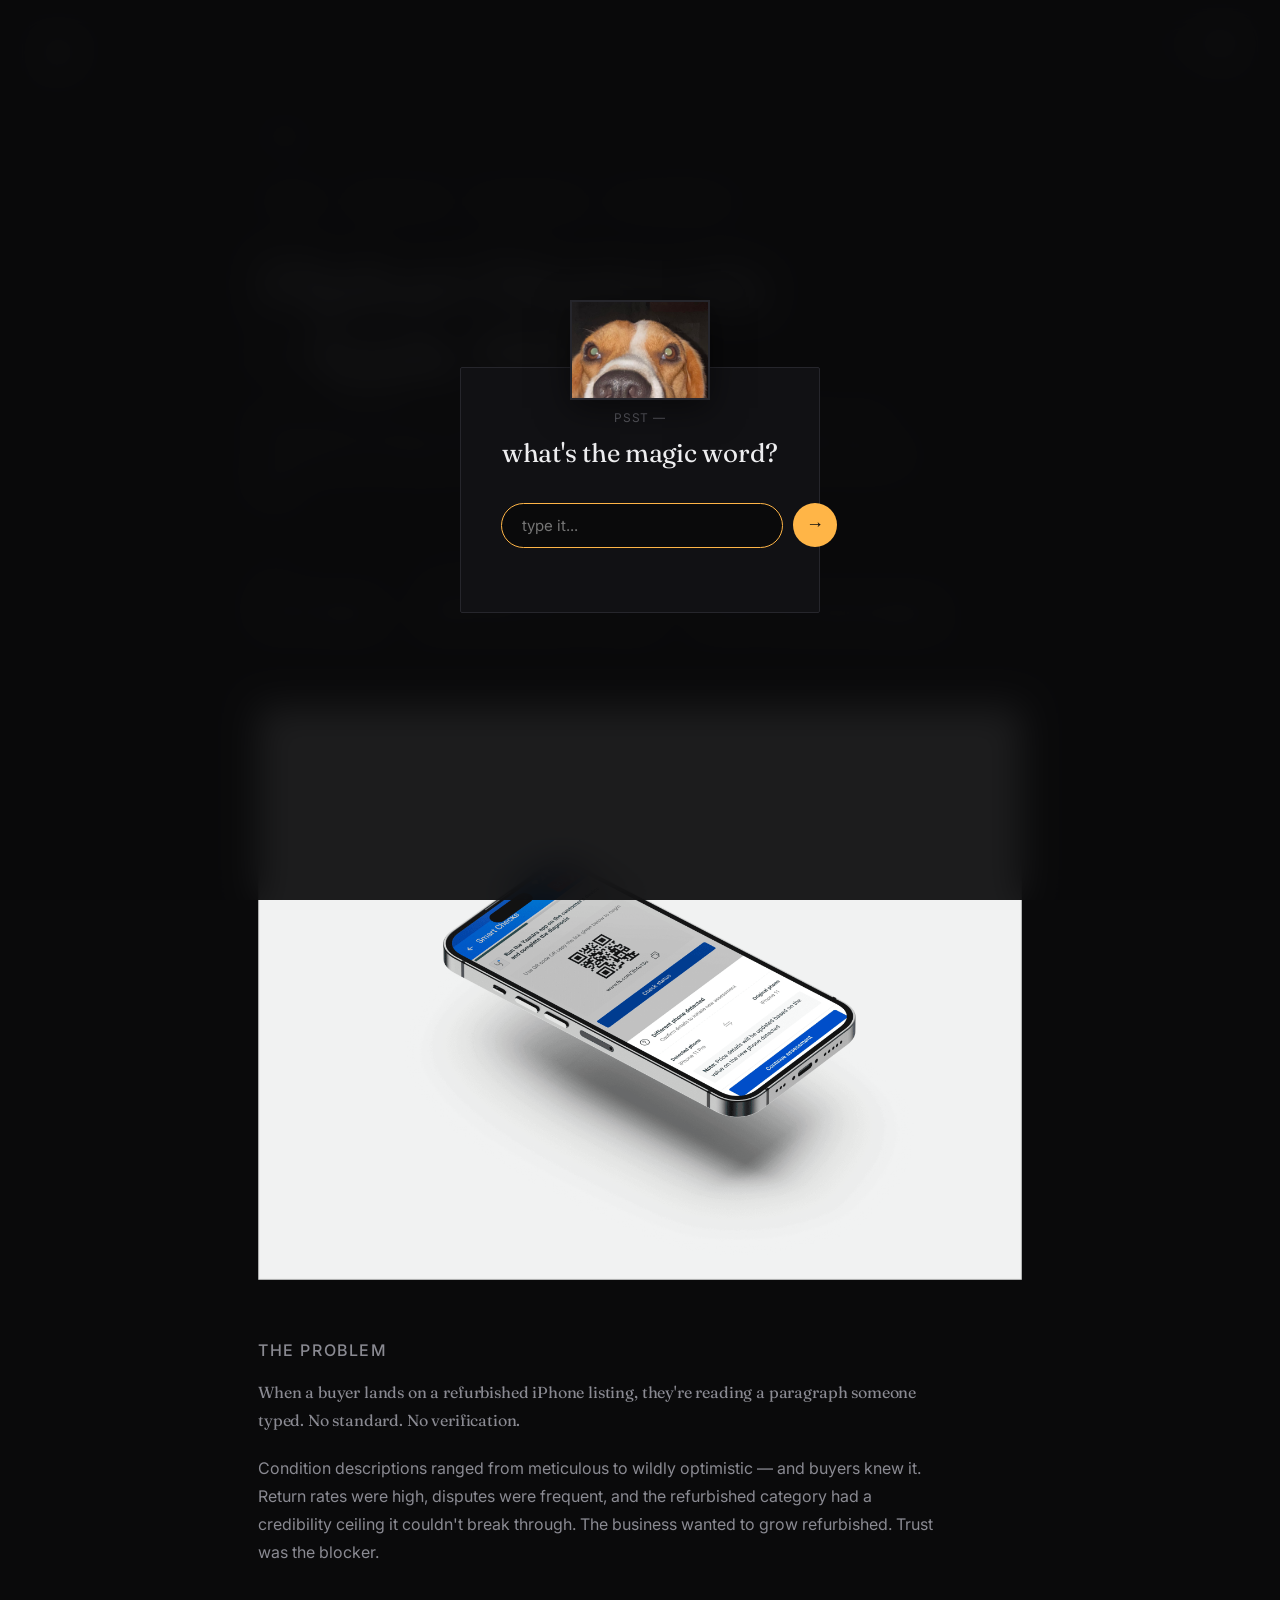
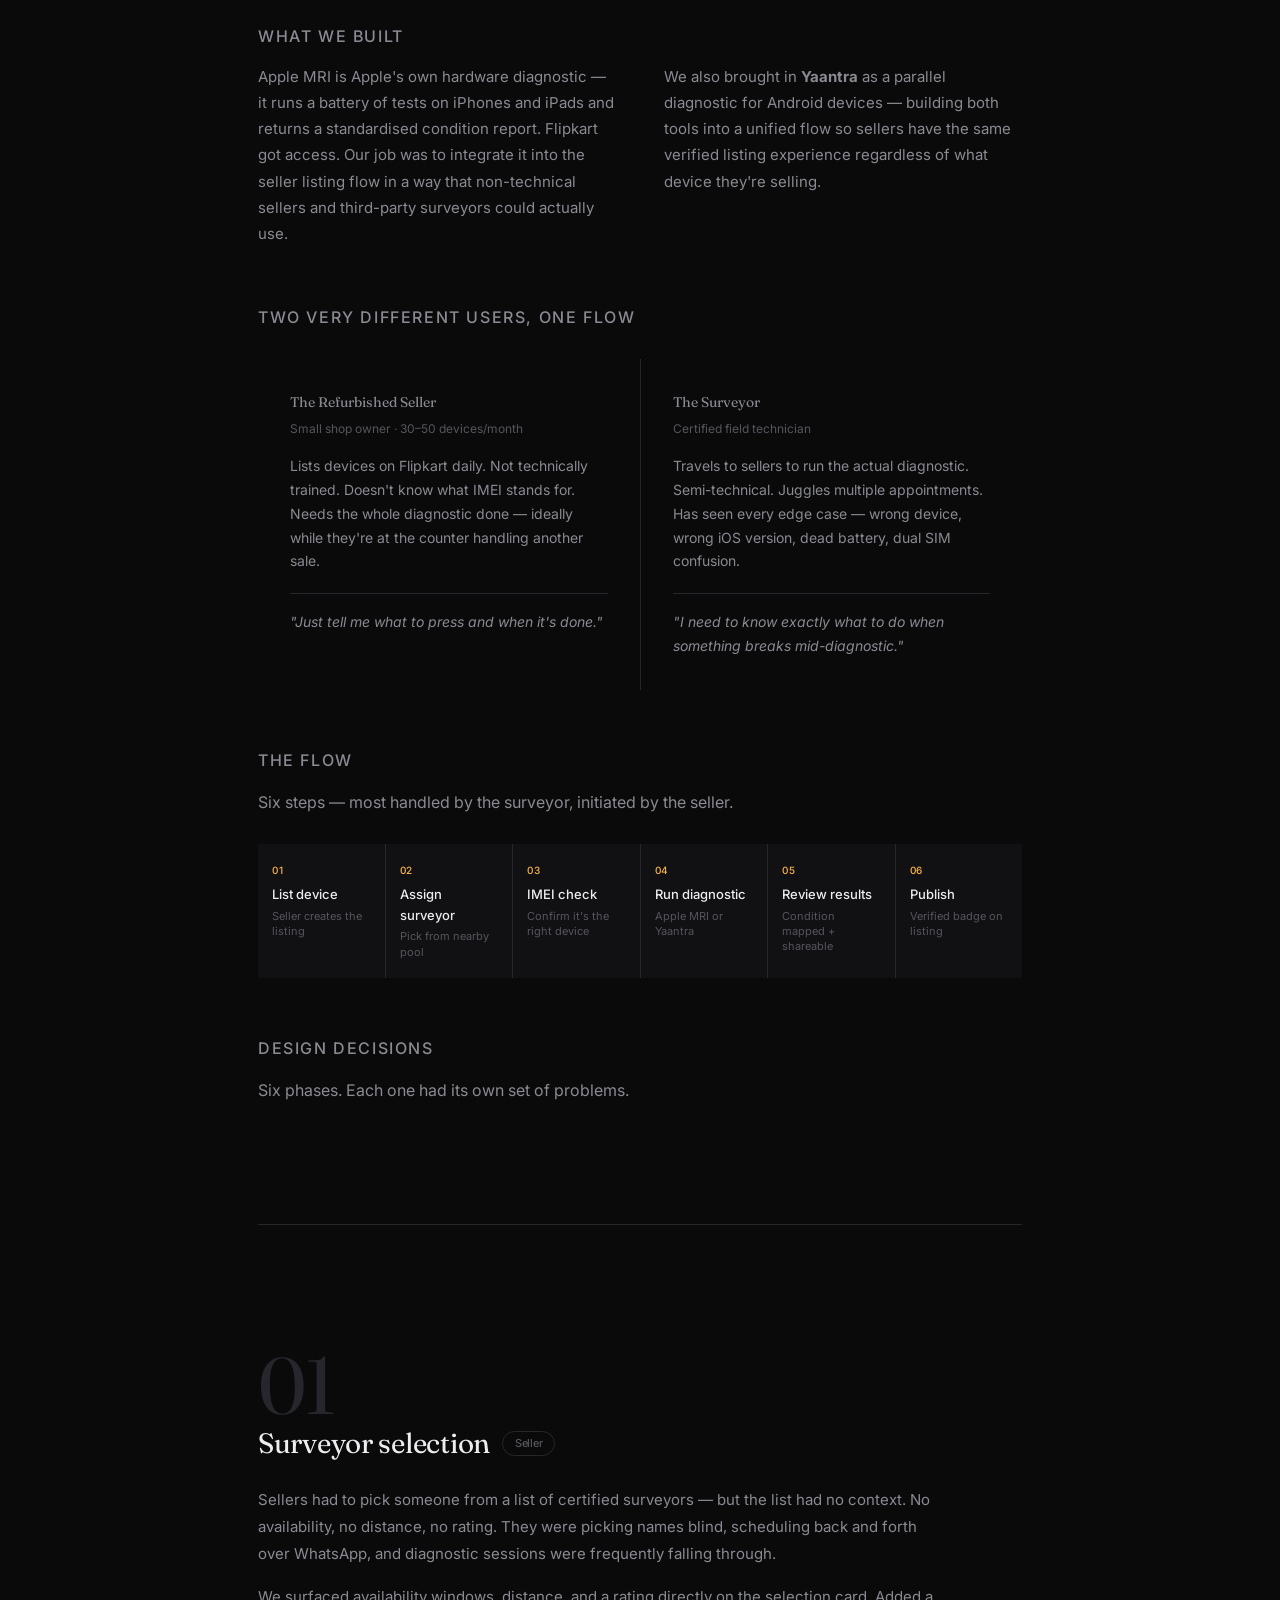
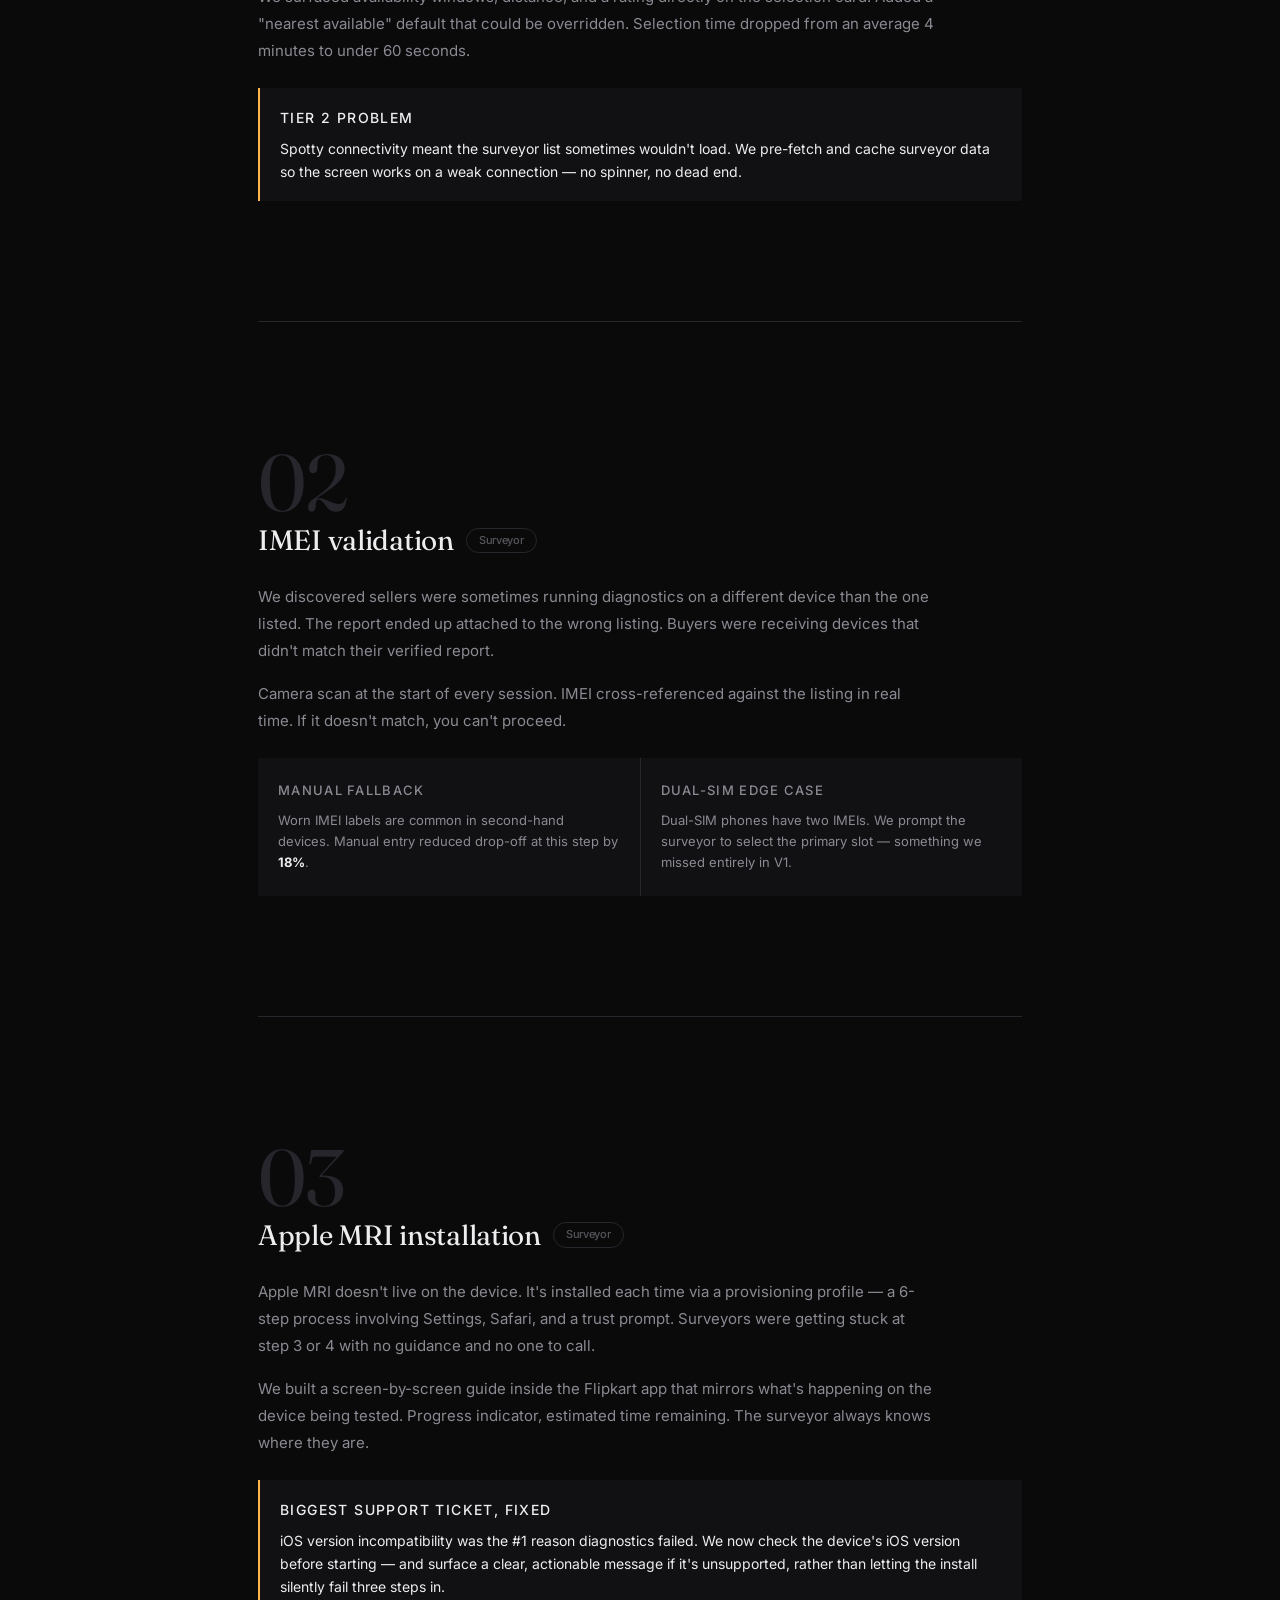
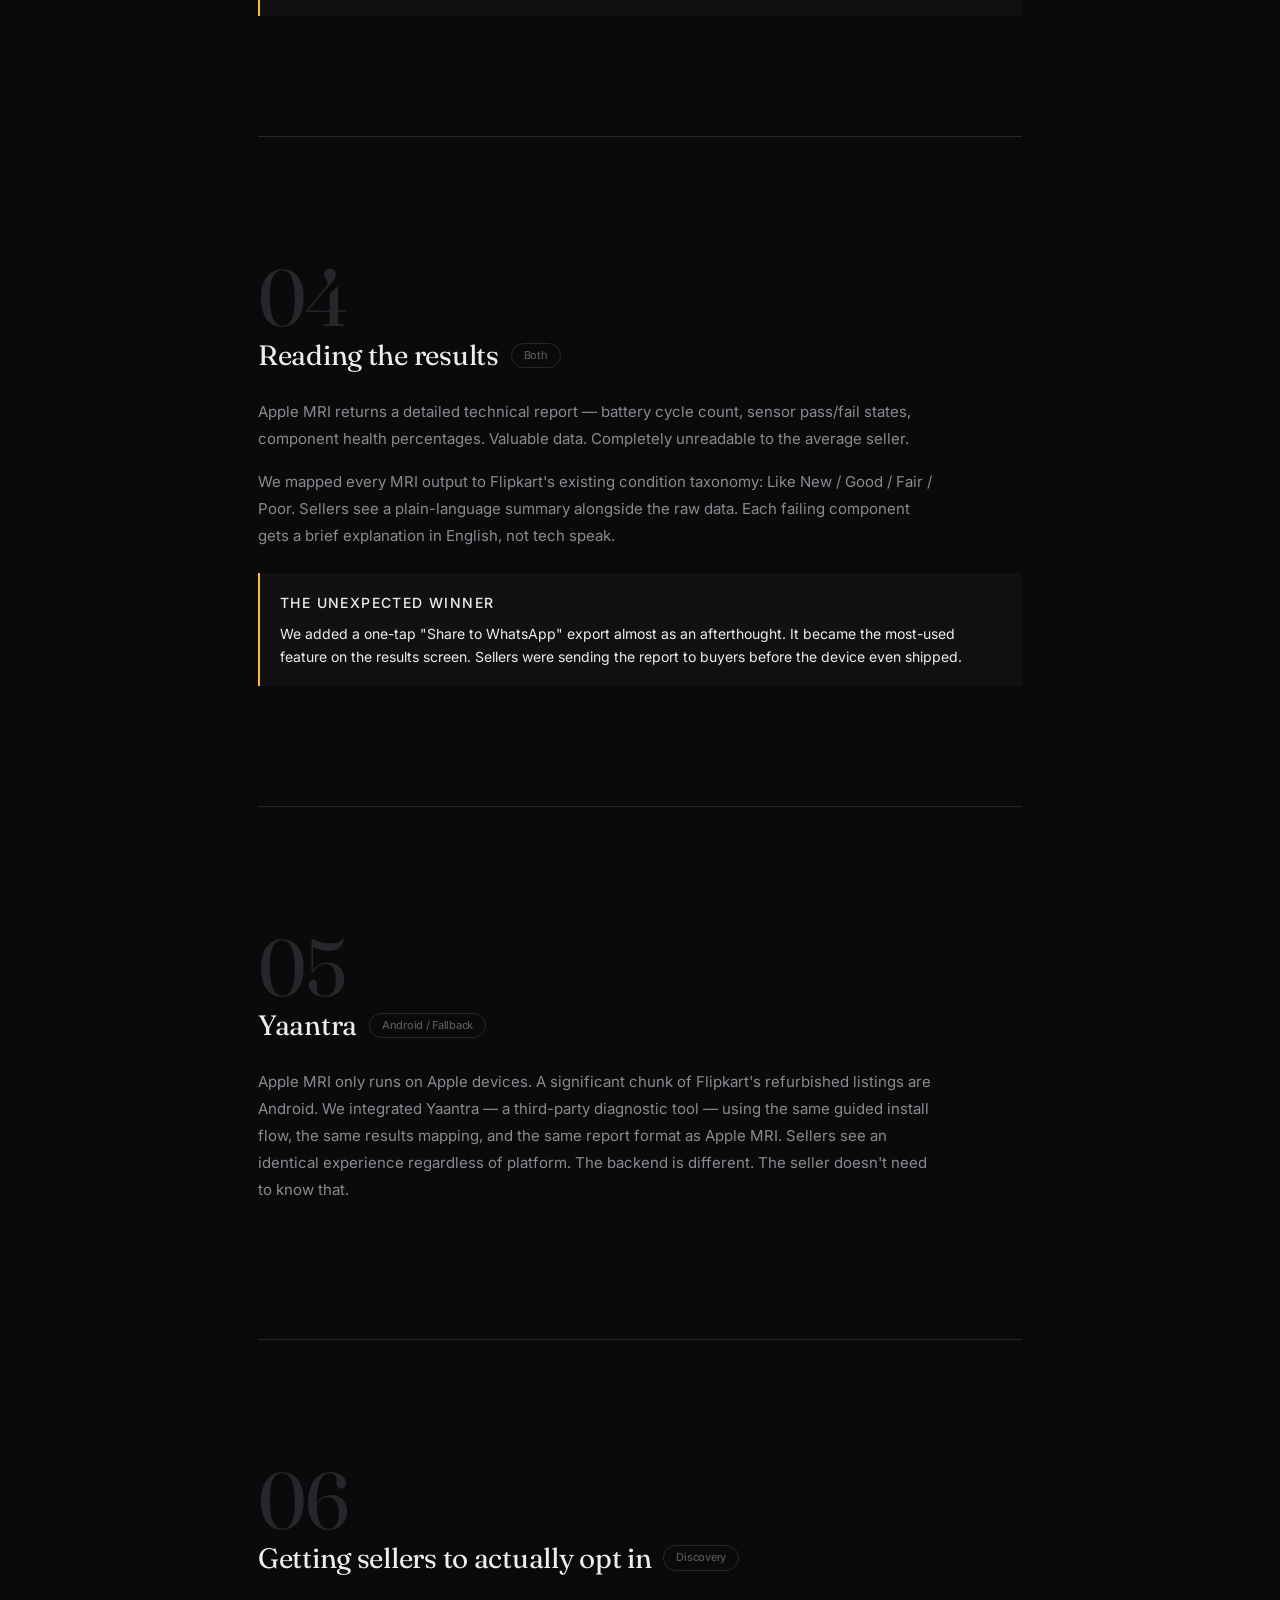
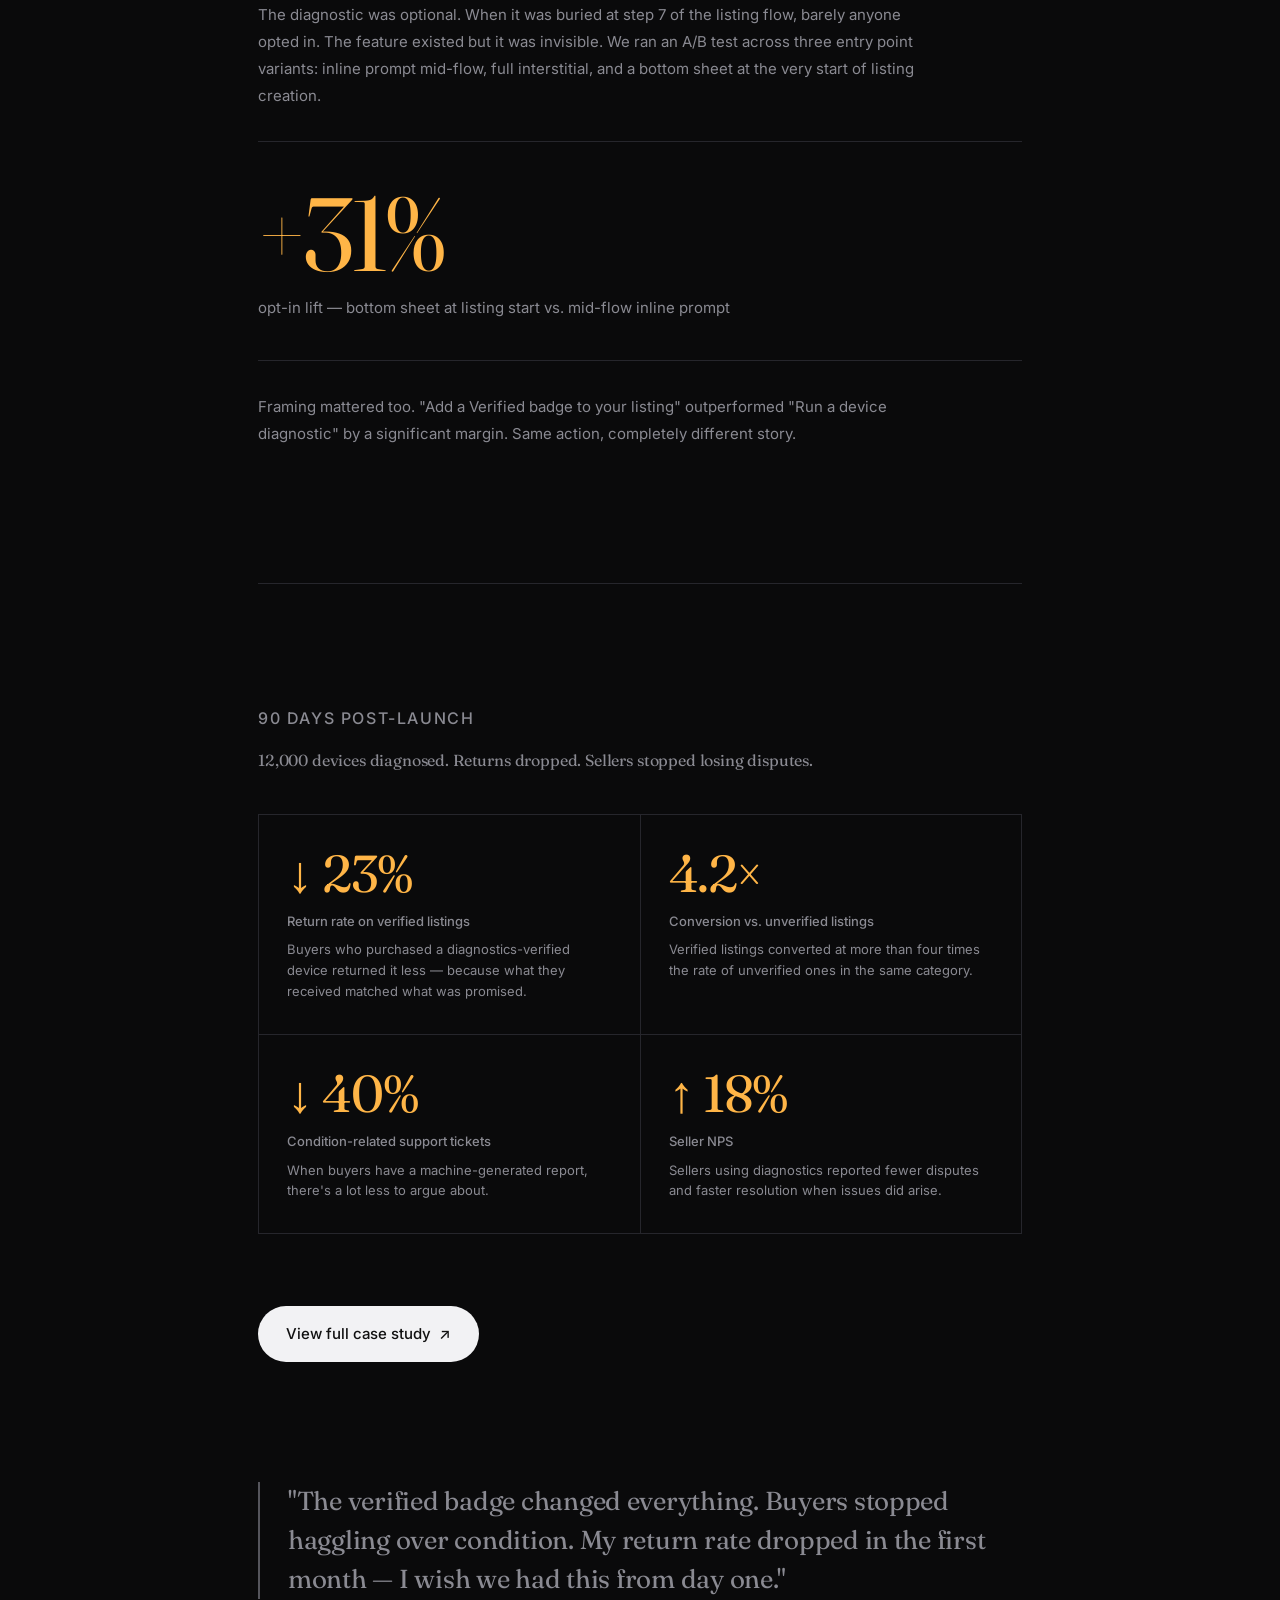
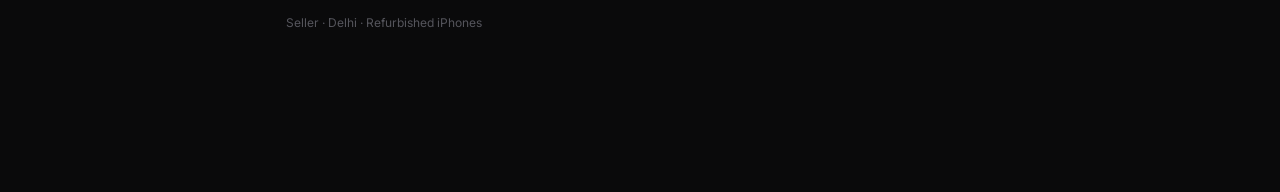
==== Portfolio/v0.9/work/apple-mri.html @ 9152e3f0 "v0.9 — initial commit. Portfolio in plain HTML/CSS/JS." ====
<!DOCTYPE html>
<html lang="en">
<head>
  <meta charset="UTF-8">
  <meta name="viewport" content="width=device-width, initial-scale=1.0">
  <title>Flipkart Diagnostic + Apple MRI · Pranav Lokhande</title>
  <link rel="preconnect" href="https://fonts.googleapis.com">
  <link rel="preconnect" href="https://fonts.gstatic.com" crossorigin>
  <link href="https://fonts.googleapis.com/css2?family=Fraunces:opsz,wght@9..144,400;9..144,500&family=Inter:wght@400;500&display=swap" rel="stylesheet">
  <link rel="stylesheet" href="../styles.css">
  <link rel="stylesheet" href="case-study.css">
  <style>
    .cs-chips {
      display: flex;
      gap: 8px;
      flex-wrap: wrap;
      margin-bottom: 32px;
    }
    .cs-chip {
      font-size: 12px;
      font-weight: 500;
      color: var(--text-faint);
      border: 1px solid var(--pill-border);
      border-radius: 999px;
      padding: 5px 14px;
    }

    .cs-eyebrow {
      font-size: 11px;
      font-weight: 500;
      letter-spacing: 0.1em;
      text-transform: uppercase;
      color: var(--text-faint);
      margin-bottom: 14px;
    }

    .cs-editorial {
      font-family: 'Fraunces', serif;
      font-size: clamp(20px, 2.8vw, 28px);
      font-weight: 400;
      line-height: 1.4;
      color: var(--text);
      letter-spacing: -0.01em;
      margin-bottom: 20px;
    }

    .cs-two-col {
      display: grid;
      grid-template-columns: 1fr 1fr;
      gap: 48px;
    }

    .cs-two-col p {
      font-size: 15px;
      color: var(--text-dim);
      line-height: 1.75;
      max-width: none;
    }

    /* Users */
    .cs-user-pair {
      display: grid;
      grid-template-columns: 1fr 1fr;
      gap: 1px;
      background: var(--pill-border);
      margin-top: 28px;
    }
    .cs-user {
      background: var(--bg);
      padding: 32px;
    }
    .cs-user-name {
      font-family: 'Fraunces', serif;
      font-size: 20px;
      font-weight: 400;
      color: var(--text);
      margin-bottom: 4px;
    }
    .cs-user-role {
      font-size: 12px;
      color: var(--text-faint);
      display: block;
      margin-bottom: 16px;
    }
    .cs-user p {
      font-size: 14px;
      color: var(--text-dim);
      line-height: 1.7;
      max-width: none;
    }
    .cs-user-voice {
      margin-top: 20px;
      padding-top: 16px;
      border-top: 1px solid var(--pill-border);
      font-size: 13px;
      color: var(--text-faint);
      font-style: italic;
      line-height: 1.5;
    }

    /* Flow */
    .cs-flow-row {
      display: grid;
      grid-template-columns: repeat(6, 1fr);
      gap: 1px;
      background: var(--pill-border);
      margin-top: 28px;
    }
    .cs-flow-item {
      background: var(--bg-elev);
      padding: 18px 14px;
    }
    .cs-flow-n {
      font-size: 10px;
      font-weight: 500;
      color: var(--accent);
      letter-spacing: 0.08em;
      margin-bottom: 6px;
    }
    .cs-flow-name {
      font-size: 13px;
      font-weight: 500;
      color: var(--text);
      margin-bottom: 4px;
    }
    .cs-flow-sub {
      font-size: 11px;
      color: var(--text-faint);
      line-height: 1.4;
    }

    /* Phases */
    .cs-phase-divider {
      border: none;
      border-top: 1px solid var(--pill-border);
      margin: 64px 0;
    }
    .cs-phase-n {
      font-family: 'Fraunces', serif;
      font-size: 80px;
      font-weight: 400;
      color: var(--pill-border);
      line-height: 1;
      letter-spacing: -0.03em;
      margin-bottom: -4px;
    }
    .cs-phase-title {
      font-family: 'Fraunces', serif;
      font-size: 28px;
      font-weight: 400;
      color: var(--text);
      margin-bottom: 20px;
      letter-spacing: -0.01em;
      display: flex;
      align-items: center;
      gap: 12px;
      flex-wrap: wrap;
    }
    .cs-phase-badge {
      font-family: 'Inter', sans-serif;
      font-size: 11px;
      font-weight: 500;
      color: var(--text-faint);
      border: 1px solid var(--pill-border);
      padding: 3px 12px;
      border-radius: 999px;
    }
    .cs-body-text {
      font-size: 15px;
      color: var(--text-dim);
      line-height: 1.8;
      max-width: 680px;
      margin-bottom: 16px;
    }
    .cs-callout {
      background: var(--bg-elev);
      border-left: 2px solid var(--accent);
      padding: 18px 20px;
      margin-top: 24px;
    }
    .cs-callout-label {
      font-size: 10px;
      font-weight: 500;
      letter-spacing: 0.1em;
      text-transform: uppercase;
      color: var(--accent);
      margin-bottom: 8px;
    }
    .cs-callout p {
      font-size: 14px;
      color: var(--text);
      line-height: 1.65;
      max-width: none;
    }

    .cs-box-pair {
      display: grid;
      grid-template-columns: 1fr 1fr;
      gap: 1px;
      background: var(--pill-border);
      margin-top: 24px;
    }
    .cs-box {
      background: var(--bg-elev);
      padding: 22px 20px;
    }
    .cs-box-label {
      font-size: 10px;
      font-weight: 500;
      letter-spacing: 0.1em;
      text-transform: uppercase;
      color: var(--text-faint);
      margin-bottom: 8px;
    }
    .cs-box p {
      font-size: 13px;
      color: var(--text-dim);
      line-height: 1.65;
      max-width: none;
    }
    .cs-box p strong { color: var(--text); }

    /* Pull stat */
    .cs-pull {
      border-top: 1px solid var(--pill-border);
      border-bottom: 1px solid var(--pill-border);
      padding: 40px 0;
      margin: 32px 0;
    }
    .cs-pull-num {
      font-family: 'Fraunces', serif;
      font-size: clamp(64px, 9vw, 104px);
      font-weight: 400;
      color: var(--accent);
      line-height: 1;
      letter-spacing: -0.03em;
    }
    .cs-pull-desc {
      font-size: 15px;
      color: var(--text-dim);
      margin-top: 10px;
      max-width: 480px;
    }

    /* Impact */
    .cs-impact-grid {
      display: grid;
      grid-template-columns: 1fr 1fr;
      gap: 0;
      margin-top: 40px;
      border-top: 1px solid var(--pill-border);
      border-left: 1px solid var(--pill-border);
    }
    .cs-impact-item {
      border-right: 1px solid var(--pill-border);
      border-bottom: 1px solid var(--pill-border);
      padding: 32px 28px;
    }
    .cs-impact-num {
      font-family: 'Fraunces', serif;
      font-size: 52px;
      font-weight: 400;
      color: var(--accent);
      line-height: 1;
      letter-spacing: -0.02em;
      margin-bottom: 12px;
    }
    .cs-impact-label {
      font-size: 14px;
      font-weight: 500;
      color: var(--text);
      margin-bottom: 8px;
    }
    .cs-impact-item p {
      font-size: 13px;
      color: var(--text-dim);
      line-height: 1.6;
      max-width: none;
    }

    /* Close */
    .cs-close {
      padding: 64px 0 80px;
    }
    .cs-close blockquote {
      font-family: 'Fraunces', serif;
      font-size: clamp(18px, 2.5vw, 26px);
      font-weight: 400;
      color: var(--text-dim);
      line-height: 1.5;
      letter-spacing: -0.01em;
      border-left: 2px solid var(--text-faint);
      padding-left: 28px;
      margin: 0 0 14px;
    }
    .cs-close cite {
      font-style: normal;
      font-size: 12px;
      color: var(--text-faint);
      padding-left: 28px;
      display: block;
    }

    @media (max-width: 768px) {
      .cs-two-col { grid-template-columns: 1fr; gap: 24px; }
      .cs-user-pair { grid-template-columns: 1fr; }
      .cs-flow-row { grid-template-columns: repeat(3, 1fr); }
      .cs-box-pair { grid-template-columns: 1fr; }
      .cs-impact-grid { grid-template-columns: 1fr; }
    }
  </style>
</head>
<body>

  <div id="gate">
    <div class="gate-card">
      <img class="gate-dog" src="../images/doggo.jpg" alt="Loki">
      <p class="gate-label">psst —</p>
      <h2 class="gate-heading">what's the magic word?</h2>
      <div class="gate-input-wrap">
        <input id="gate-input" type="password" placeholder="type it..." autocomplete="off" autofocus>
        <button id="gate-btn" aria-label="Enter">→</button>
      </div>
      <p class="gate-hint" id="gate-hint"></p>
    </div>
  </div>

  <header class="nav">
    <a href="../index.html" class="logo">P</a>
    <div class="nav-right">
      <a href="https://drive.google.com" class="nav-resume" target="_blank" rel="noopener" aria-label="Download Resume">
        <svg width="14" height="14" viewBox="0 0 24 24" fill="none" stroke="currentColor" stroke-width="2.5" stroke-linecap="round" stroke-linejoin="round" style="flex-shrink:0"><path d="M21 15v4a2 2 0 0 1-2 2H5a2 2 0 0 1-2-2v-4"/><polyline points="7 10 12 15 17 10"/><line x1="12" y1="15" x2="12" y2="3"/></svg>
        <span class="nav-resume-text">Download Resume</span>
      </a>
      <a href="https://www.linkedin.com/in/pranavlokhande" target="_blank" rel="noopener" class="linkedin" aria-label="LinkedIn">
        <svg width="22" height="22" viewBox="0 0 24 24" fill="currentColor"><path d="M19 3a2 2 0 0 1 2 2v14a2 2 0 0 1-2 2H5a2 2 0 0 1-2-2V5a2 2 0 0 1 2-2h14zM8.34 18.34V9.67H5.67v8.67h2.67zM7 8.5a1.55 1.55 0 1 0 0-3.1 1.55 1.55 0 0 0 0 3.1zM18.34 18.34v-4.75c0-2.48-1.34-3.63-3.12-3.63a2.7 2.7 0 0 0-2.43 1.33V9.67h-2.66c.03.75 0 8.67 0 8.67h2.66v-4.84a1.81 1.81 0 0 1 .09-.65 1.45 1.45 0 0 1 1.37-.97c.96 0 1.35.74 1.35 1.82v4.64h2.74z"/></svg>
      </a>
    </div>
  </header>

  <main class="cs-main">

    <div class="cs-back"><a href="../index.html">← Back</a></div>

    <div class="cs-chips">
      <span class="cs-chip">Flipkart</span>
      <span class="cs-chip">Shipped · 2024</span>
      <span class="cs-chip">Seller Experience</span>
      <span class="cs-chip">Device Diagnostics</span>
    </div>

    <h1 class="cs-title">Flipkart Diagnostic<br>+ Apple MRI</h1>
    <p class="cs-subtitle">Refurbished devices on Flipkart had a trust problem. Apple had the fix. The challenge was making it work for a store owner in Patna who's never heard of MRI.</p>

    <div class="cs-meta-row">
      <div class="cs-meta-item">
        <span class="cs-meta-label">Role</span>
        <span class="cs-meta-value">Lead UX Designer</span>
      </div>
      <div class="cs-meta-item">
        <span class="cs-meta-label">Platform</span>
        <span class="cs-meta-value">Flipkart Seller App (iOS + Android)</span>
      </div>
      <div class="cs-meta-item">
        <span class="cs-meta-label">Launched</span>
        <span class="cs-meta-value">Q3 2024 · Delhi, Mumbai, Bengaluru</span>
      </div>
    </div>

    <div class="cs-thumb">
      <img src="../images/doorstep-exchange.png" alt="Flipkart Diagnostic + Apple MRI">
    </div>

    <section class="cs-body">

      <div class="cs-section">
        <p class="cs-eyebrow">The problem</p>
        <p class="cs-editorial">When a buyer lands on a refurbished iPhone listing, they're reading a paragraph someone typed. No standard. No verification.</p>
        <p>Condition descriptions ranged from meticulous to wildly optimistic — and buyers knew it. Return rates were high, disputes were frequent, and the refurbished category had a credibility ceiling it couldn't break through. The business wanted to grow refurbished. Trust was the blocker.</p>
      </div>

      <div class="cs-section">
        <p class="cs-eyebrow">What we built</p>
        <div class="cs-two-col">
          <div>
            <p>Apple MRI is Apple's own hardware diagnostic — it runs a battery of tests on iPhones and iPads and returns a standardised condition report. Flipkart got access. Our job was to integrate it into the seller listing flow in a way that non-technical sellers and third-party surveyors could actually use.</p>
          </div>
          <div>
            <p>We also brought in <strong>Yaantra</strong> as a parallel diagnostic for Android devices — building both tools into a unified flow so sellers have the same verified listing experience regardless of what device they're selling.</p>
          </div>
        </div>
      </div>

      <div class="cs-section">
        <p class="cs-eyebrow">Two very different users, one flow</p>
        <div class="cs-user-pair">
          <div class="cs-user">
            <p class="cs-user-name">The Refurbished Seller</p>
            <span class="cs-user-role">Small shop owner · 30–50 devices/month</span>
            <p>Lists devices on Flipkart daily. Not technically trained. Doesn't know what IMEI stands for. Needs the whole diagnostic done — ideally while they're at the counter handling another sale.</p>
            <p class="cs-user-voice">"Just tell me what to press and when it's done."</p>
          </div>
          <div class="cs-user">
            <p class="cs-user-name">The Surveyor</p>
            <span class="cs-user-role">Certified field technician</span>
            <p>Travels to sellers to run the actual diagnostic. Semi-technical. Juggles multiple appointments. Has seen every edge case — wrong device, wrong iOS version, dead battery, dual SIM confusion.</p>
            <p class="cs-user-voice">"I need to know exactly what to do when something breaks mid-diagnostic."</p>
          </div>
        </div>
      </div>

      <div class="cs-section">
        <p class="cs-eyebrow">The flow</p>
        <p>Six steps — most handled by the surveyor, initiated by the seller.</p>
        <div class="cs-flow-row">
          <div class="cs-flow-item">
            <div class="cs-flow-n">01</div>
            <div class="cs-flow-name">List device</div>
            <div class="cs-flow-sub">Seller creates the listing</div>
          </div>
          <div class="cs-flow-item">
            <div class="cs-flow-n">02</div>
            <div class="cs-flow-name">Assign surveyor</div>
            <div class="cs-flow-sub">Pick from nearby pool</div>
          </div>
          <div class="cs-flow-item">
            <div class="cs-flow-n">03</div>
            <div class="cs-flow-name">IMEI check</div>
            <div class="cs-flow-sub">Confirm it's the right device</div>
          </div>
          <div class="cs-flow-item">
            <div class="cs-flow-n">04</div>
            <div class="cs-flow-name">Run diagnostic</div>
            <div class="cs-flow-sub">Apple MRI or Yaantra</div>
          </div>
          <div class="cs-flow-item">
            <div class="cs-flow-n">05</div>
            <div class="cs-flow-name">Review results</div>
            <div class="cs-flow-sub">Condition mapped + shareable</div>
          </div>
          <div class="cs-flow-item">
            <div class="cs-flow-n">06</div>
            <div class="cs-flow-name">Publish</div>
            <div class="cs-flow-sub">Verified badge on listing</div>
          </div>
        </div>
      </div>

      <div class="cs-section">
        <p class="cs-eyebrow">Design decisions</p>
        <p>Six phases. Each one had its own set of problems.</p>
      </div>

      <hr class="cs-phase-divider">

      <div>
        <div class="cs-phase-n">01</div>
        <h2 class="cs-phase-title">Surveyor selection <span class="cs-phase-badge">Seller</span></h2>
        <p class="cs-body-text">Sellers had to pick someone from a list of certified surveyors — but the list had no context. No availability, no distance, no rating. They were picking names blind, scheduling back and forth over WhatsApp, and diagnostic sessions were frequently falling through.</p>
        <p class="cs-body-text">We surfaced availability windows, distance, and a rating directly on the selection card. Added a "nearest available" default that could be overridden. Selection time dropped from an average 4 minutes to under 60 seconds.</p>
        <div class="cs-callout">
          <p class="cs-callout-label">Tier 2 problem</p>
          <p>Spotty connectivity meant the surveyor list sometimes wouldn't load. We pre-fetch and cache surveyor data so the screen works on a weak connection — no spinner, no dead end.</p>
        </div>
      </div>

      <hr class="cs-phase-divider">

      <div>
        <div class="cs-phase-n">02</div>
        <h2 class="cs-phase-title">IMEI validation <span class="cs-phase-badge">Surveyor</span></h2>
        <p class="cs-body-text">We discovered sellers were sometimes running diagnostics on a different device than the one listed. The report ended up attached to the wrong listing. Buyers were receiving devices that didn't match their verified report.</p>
        <p class="cs-body-text">Camera scan at the start of every session. IMEI cross-referenced against the listing in real time. If it doesn't match, you can't proceed.</p>
        <div class="cs-box-pair">
          <div class="cs-box">
            <p class="cs-box-label">Manual fallback</p>
            <p>Worn IMEI labels are common in second-hand devices. Manual entry reduced drop-off at this step by <strong>18%</strong>.</p>
          </div>
          <div class="cs-box">
            <p class="cs-box-label">Dual-SIM edge case</p>
            <p>Dual-SIM phones have two IMEIs. We prompt the surveyor to select the primary slot — something we missed entirely in V1.</p>
          </div>
        </div>
      </div>

      <hr class="cs-phase-divider">

      <div>
        <div class="cs-phase-n">03</div>
        <h2 class="cs-phase-title">Apple MRI installation <span class="cs-phase-badge">Surveyor</span></h2>
        <p class="cs-body-text">Apple MRI doesn't live on the device. It's installed each time via a provisioning profile — a 6-step process involving Settings, Safari, and a trust prompt. Surveyors were getting stuck at step 3 or 4 with no guidance and no one to call.</p>
        <p class="cs-body-text">We built a screen-by-screen guide inside the Flipkart app that mirrors what's happening on the device being tested. Progress indicator, estimated time remaining. The surveyor always knows where they are.</p>
        <div class="cs-callout">
          <p class="cs-callout-label">Biggest support ticket, fixed</p>
          <p>iOS version incompatibility was the #1 reason diagnostics failed. We now check the device's iOS version before starting — and surface a clear, actionable message if it's unsupported, rather than letting the install silently fail three steps in.</p>
        </div>
      </div>

      <hr class="cs-phase-divider">

      <div>
        <div class="cs-phase-n">04</div>
        <h2 class="cs-phase-title">Reading the results <span class="cs-phase-badge">Both</span></h2>
        <p class="cs-body-text">Apple MRI returns a detailed technical report — battery cycle count, sensor pass/fail states, component health percentages. Valuable data. Completely unreadable to the average seller.</p>
        <p class="cs-body-text">We mapped every MRI output to Flipkart's existing condition taxonomy: Like New / Good / Fair / Poor. Sellers see a plain-language summary alongside the raw data. Each failing component gets a brief explanation in English, not tech speak.</p>
        <div class="cs-callout">
          <p class="cs-callout-label">The unexpected winner</p>
          <p>We added a one-tap "Share to WhatsApp" export almost as an afterthought. It became the most-used feature on the results screen. Sellers were sending the report to buyers before the device even shipped.</p>
        </div>
      </div>

      <hr class="cs-phase-divider">

      <div>
        <div class="cs-phase-n">05</div>
        <h2 class="cs-phase-title">Yaantra <span class="cs-phase-badge">Android / Fallback</span></h2>
        <p class="cs-body-text">Apple MRI only runs on Apple devices. A significant chunk of Flipkart's refurbished listings are Android. We integrated Yaantra — a third-party diagnostic tool — using the same guided install flow, the same results mapping, and the same report format as Apple MRI. Sellers see an identical experience regardless of platform. The backend is different. The seller doesn't need to know that.</p>
      </div>

      <hr class="cs-phase-divider">

      <div>
        <div class="cs-phase-n">06</div>
        <h2 class="cs-phase-title">Getting sellers to actually opt in <span class="cs-phase-badge">Discovery</span></h2>
        <p class="cs-body-text">The diagnostic was optional. When it was buried at step 7 of the listing flow, barely anyone opted in. The feature existed but it was invisible. We ran an A/B test across three entry point variants: inline prompt mid-flow, full interstitial, and a bottom sheet at the very start of listing creation.</p>

        <div class="cs-pull">
          <div class="cs-pull-num">+31%</div>
          <p class="cs-pull-desc">opt-in lift — bottom sheet at listing start vs. mid-flow inline prompt</p>
        </div>

        <p class="cs-body-text">Framing mattered too. "Add a Verified badge to your listing" outperformed "Run a device diagnostic" by a significant margin. Same action, completely different story.</p>
      </div>

      <hr class="cs-phase-divider">

      <div class="cs-section">
        <p class="cs-eyebrow">90 days post-launch</p>
        <p class="cs-editorial">12,000 devices diagnosed. Returns dropped. Sellers stopped losing disputes.</p>
        <div class="cs-impact-grid">
          <div class="cs-impact-item">
            <div class="cs-impact-num">↓ 23%</div>
            <p class="cs-impact-label">Return rate on verified listings</p>
            <p>Buyers who purchased a diagnostics-verified device returned it less — because what they received matched what was promised.</p>
          </div>
          <div class="cs-impact-item">
            <div class="cs-impact-num">4.2×</div>
            <p class="cs-impact-label">Conversion vs. unverified listings</p>
            <p>Verified listings converted at more than four times the rate of unverified ones in the same category.</p>
          </div>
          <div class="cs-impact-item">
            <div class="cs-impact-num">↓ 40%</div>
            <p class="cs-impact-label">Condition-related support tickets</p>
            <p>When buyers have a machine-generated report, there's a lot less to argue about.</p>
          </div>
          <div class="cs-impact-item">
            <div class="cs-impact-num">↑ 18%</div>
            <p class="cs-impact-label">Seller NPS</p>
            <p>Sellers using diagnostics reported fewer disputes and faster resolution when issues did arise.</p>
          </div>
        </div>
      </div>

      <a class="cs-cta" href="https://drive.google.com/file/d/1HtSqDHCm8PNjFB3PU6KncdFwYkctZPpd/view?usp=sharing" target="_blank" rel="noopener" style="margin-top: 16px;">
        View full case study <span aria-hidden="true">↗</span>
      </a>

      <div class="cs-close">
        <blockquote>
          "The verified badge changed everything. Buyers stopped haggling over condition. My return rate dropped in the first month — I wish we had this from day one."
        </blockquote>
        <cite>Seller · Delhi · Refurbished iPhones</cite>
      </div>

    </section>

  </main>

  <script src="../script.js"></script>
</body>
</html>
---- Portfolio/v0.9/styles.css ----
:root {
  --bg: #0A0A0B;
  --bg-elev: #111114;
  --text: #EDEDEF;
  --text-dim: #8A8A92;
  --text-faint: #55555C;
  --accent: #FFB547;
  --pill-bg: #18181C;
  --pill-border: #26262C;
  --radius: 2px;
  --maxw: 1280px;
}

* { box-sizing: border-box; margin: 0; padding: 0; }

html { scroll-behavior: smooth; }

body {
  background: var(--bg);
  color: var(--text);
  font-family: 'Inter', system-ui, sans-serif;
  font-size: 16px;
  line-height: 1.6;
  -webkit-font-smoothing: antialiased;
  overflow-x: hidden;
}

a { color: inherit; text-decoration: none; }

/* ========== NAV ========== */
.nav {
  position: fixed;
  top: 0; left: 0; right: 0;
  display: flex;
  justify-content: space-between;
  align-items: flex-start;
  padding: 28px 48px 56px;
  z-index: 100;
  background: linear-gradient(to bottom, #0A0A0B 0%, #0A0A0B 40%, rgba(10,10,11,0.6) 75%, transparent 100%);
  pointer-events: none;
}
.nav > *, .nav-right > * { pointer-events: auto; }

.nav-right {
  display: flex;
  align-items: center;
  gap: 12px;
}

.nav-resume {
  display: inline-flex;
  align-items: center;
  gap: 0;
  overflow: hidden;
  max-width: 32px;
  height: 32px;
  border: 1px solid var(--pill-border);
  border-radius: 999px;
  color: var(--text-faint);
  font-size: 12px;
  font-weight: 500;
  padding: 0 9px;
  white-space: nowrap;
  transition: max-width 0.3s cubic-bezier(0.2,0.8,0.2,1), color 0.2s, border-color 0.2s, padding 0.3s, gap 0.3s;
  font-family: 'Inter', sans-serif;
}
.nav-resume:hover {
  max-width: 160px;
  color: var(--text);
  border-color: var(--text-faint);
  gap: 7px;
  padding: 0 14px;
}
.nav-resume-text {
  opacity: 0;
  transition: opacity 0.15s 0.12s;
  letter-spacing: 0.01em;
}
.nav-resume:hover .nav-resume-text { opacity: 1; }

.logo {
  font-family: 'Fraunces', serif;
  font-size: 32px;
  font-weight: 500;
  letter-spacing: -0.01em;
}

.linkedin {
  display: inline-flex;
  opacity: 0.9;
  transition: opacity 0.2s;
}
.linkedin:hover { opacity: 1; }

/* ========== HERO ========== */
.hero {
  max-width: var(--maxw);
  margin: 0 auto;
  padding: 140px 48px 80px;
}

.greeting-card {
  display: inline-flex;
  flex-direction: row;
  align-items: center;
  gap: 18px;
  padding: 16px 28px 16px 16px;
  background: var(--bg-elev);
  border: 1px solid var(--pill-border);
  border-radius: var(--radius);
  margin-bottom: 64px;
  transform: rotate(-1.5deg);
  box-shadow: 0 12px 40px rgba(0,0,0,0.4);
}
.greeting-avatar {
  width: 80px;
  height: 80px;
  border-radius: 50%;
  object-fit: cover;
  object-position: center top;
  flex-shrink: 0;
  border: 1px solid var(--pill-border);
}
.greeting-text {
  display: flex;
  flex-direction: column;
  gap: 2px;
}
.greeting-label {
  font-size: 15px;
  color: var(--text-dim);
  font-weight: 400;
}
.greeting-name {
  font-size: 20px;
  font-weight: 500;
}

.hero-title {
  font-family: 'Fraunces', serif;
  font-size: clamp(40px, 6vw, 88px);
  font-weight: 400;
  line-height: 1.08;
  letter-spacing: -0.02em;
  max-width: 1100px;
}

.em-dash {
  color: var(--text-dim);
  margin-right: 8px;
}

.hero-tag {
  display: inline-block;
  font-size: clamp(16px, 2vw, 24px);
  font-weight: 500;
  padding: 10px 20px;
  border-radius: 999px;
  background: var(--pill-bg);
  border: 1px solid var(--pill-border);
  vertical-align: middle;
  margin-left: 16px;
  line-height: 1;
}

/* ========== ABOUT / PILLS BAR ========== */
.about {
  max-width: var(--maxw);
  margin: 0 auto;
  padding: 80px 48px 48px;
  display: flex;
  align-items: center;
  gap: 20px;
  flex-wrap: wrap;
}

.about-pills {
  display: contents;
}

.about-label {
  font-family: 'Fraunces', serif;
  font-size: 16px;
  color: var(--text-dim);
  white-space: nowrap;
}
.about-trail {
  font-family: 'Fraunces', serif;
  font-size: 16px;
  color: var(--text-faint);
  white-space: nowrap;
}

.about-pills ul {
  list-style: none;
  display: flex;
  flex-direction: row;
  flex-wrap: wrap;
  gap: 8px;
}
.about-pills li {
  padding: 8px 16px;
  background: var(--pill-bg);
  border: 1px solid var(--pill-border);
  border-radius: 999px;
  font-size: 13px;
  font-weight: 500;
  transition: background 0.2s;
}
.about-pills li:hover { background: #202026; }

/* ========== SLIM PROJECT LIST (freelance rows) ========== */
.project-list.slim .project-row {
  grid-template-columns: 360px 1fr;
  gap: 56px;
}

/* ========== WORK SECTIONS ========== */
/* Work grid cards */
.work-grid {
  display: grid;
  grid-template-columns: 1fr 1fr;
  gap: 16px;
}
.work-card {
  aspect-ratio: 16 / 10;
  position: relative;
  cursor: pointer;
  color: #fff;
  transition: transform 0.35s cubic-bezier(0.2, 0.8, 0.2, 1);
}
.work-card:hover { transform: translateY(-4px); }
.work-card.wide { grid-column: span 2; aspect-ratio: 21 / 9; }

.work-card-inner {
  position: absolute;
  inset: 0 0 -1px 0;
  border-radius: var(--radius);
  overflow: hidden;
  display: flex;
  flex-direction: column;
  justify-content: space-between;
  padding: 20px;
  background: var(--card-bg, #18181C);
}
.work-card-inner::after {
  content: '';
  position: absolute;
  inset: 0;
  background: linear-gradient(180deg, rgba(0,0,0,0) 40%, rgba(0,0,0,0.65) 100%);
  pointer-events: none;
}
.work-card-img {
  position: absolute;
  inset: 0;
  width: 100%;
  height: 100%;
  object-fit: cover;
  transform: scale(1.35);
  transform-origin: center top;
  transition: transform 0.7s cubic-bezier(0.2, 0.8, 0.2, 1);
}
.work-card:hover .work-card-img { transform: scale(1.5); }

.work-card-inner .badge,
.work-card-inner .work-meta { position: relative; z-index: 2; }

.badge {
  align-self: flex-end;
  font-size: 11px;
  font-weight: 500;
  padding: 5px 10px;
  background: rgba(255,255,255,0.7);
  border-radius: 999px;
  backdrop-filter: blur(10px);
}
.badge.light { background: rgba(255,255,255,0.14); color: #fff; }

.work-meta h3 {
  font-family: 'Fraunces', serif;
  font-size: 20px;
  font-weight: 500;
  margin-bottom: 4px;
}
.work-meta p {
  font-size: 12px;
  opacity: 0.7;
}

/* ========== PROJECT ROWS (Industry) ========== */
.project-list {
  display: flex;
  flex-direction: column;
  gap: 64px;
}

.project-row {
  display: grid;
  grid-template-columns: 1.15fr 1fr;
  gap: 48px;
  padding: 40px 0;
  border-top: 1px solid var(--pill-border);
  transition: opacity 0.3s;
  align-items: center;
}
.project-row:hover { opacity: 0.95; }

.project-thumb {
  background: var(--card-bg, #111);
  border-radius: var(--radius);
  aspect-ratio: 16 / 10;
  overflow: hidden;
}
.project-thumb img,
.project-thumb video {
  width: 100%;
  height: 100%;
  object-fit: cover;
  display: block;
  transform: scale(1.5);
  transform-origin: center center;
  transition: transform 0.7s cubic-bezier(0.2, 0.8, 0.2, 1);
}
.project-thumb video {
  transform: scale(1);
}
.project-row:hover .project-thumb img { transform: scale(1.7); }
.project-row:hover .project-thumb video { transform: scale(1.05); }

.project-tag {
  display: inline-block;
  font-size: 12px;
  font-weight: 500;
  color: var(--text-dim);
  letter-spacing: 0.04em;
  text-transform: uppercase;
  margin-bottom: 14px;
}

.project-info h3 {
  font-family: 'Fraunces', serif;
  font-size: 32px;
  font-weight: 500;
  margin-bottom: 14px;
  letter-spacing: -0.015em;
  line-height: 1.15;
}
.project-info p {
  color: var(--text-dim);
  max-width: 720px;
  margin-bottom: 16px;
  font-size: 15px;
}
.view-link {
  font-size: 14px;
  font-weight: 500;
  display: inline-flex;
  gap: 6px;
  border-bottom: 1px solid var(--text-faint);
  padding-bottom: 2px;
}

/* ========== FOOTER ========== */
.footer {
  max-width: var(--maxw);
  margin: 0 auto;
  padding: 160px 48px 48px;
}

.footer-title {
  font-family: 'Fraunces', serif;
  font-size: clamp(56px, 8vw, 120px);
  font-weight: 400;
  line-height: 1.02;
  letter-spacing: -0.03em;
  margin-bottom: 56px;
}

.footer-actions {
  display: flex;
  flex-wrap: wrap;
  gap: 14px;
  margin-bottom: 120px;
}

.pill {
  display: inline-flex;
  align-items: center;
  gap: 10px;
  padding: 14px 22px;
  background: #F2F2F4;
  color: #111;
  border-radius: 999px;
  font-size: 14px;
  font-weight: 500;
  transition: transform 0.2s, background 0.2s;
}
.pill:hover {
  transform: translateY(-2px);
  background: #fff;
}

.footer-meta {
  display: flex;
  justify-content: space-between;
  font-size: 13px;
  color: var(--text-dim);
  padding-top: 32px;
  border-top: 1px solid var(--pill-border);
}
.footer-meta a:hover { color: var(--text); }

/* ========== PASSWORD GATE ========== */
#gate {
  position: fixed;
  inset: 0;
  z-index: 999;
  background: rgba(10, 10, 11, 0.92);
  backdrop-filter: blur(18px);
  display: flex;
  align-items: center;
  justify-content: center;
  transition: opacity 0.5s ease;
}
#gate.hidden {
  opacity: 0;
  pointer-events: none;
}

.gate-card {
  background: var(--bg-elev);
  border: 1px solid var(--pill-border);
  border-radius: var(--radius);
  padding: 40px 40px 36px;
  width: 360px;
  text-align: center;
  position: relative;
  margin-top: 80px;
}

.gate-dog {
  width: 140px;
  height: 100px;
  object-fit: cover;
  object-position: center 30%;
  border: 2px solid var(--pill-border);
  position: absolute;
  left: 50%;
  transform: translateX(-50%);
  top: -68px;
  box-shadow: 0 8px 32px rgba(0,0,0,0.5);
}

.gate-label {
  font-size: 12px;
  color: var(--text-faint);
  letter-spacing: 0.06em;
  text-transform: uppercase;
  margin-bottom: 6px;
}
.gate-heading {
  font-family: 'Fraunces', serif;
  font-size: 26px;
  font-weight: 400;
  letter-spacing: -0.01em;
  margin-bottom: 28px;
  color: var(--text);
}

.gate-input-wrap {
  display: flex;
  gap: 10px;
}
#gate-input {
  flex: 1;
  background: var(--bg);
  border: 1px solid var(--pill-border);
  border-radius: 999px;
  padding: 12px 20px;
  font-size: 15px;
  color: var(--text);
  outline: none;
  transition: border-color 0.2s;
  font-family: 'Inter', sans-serif;
}
#gate-input:focus { border-color: var(--accent); }
#gate-input.wrong { border-color: #ff4d4d; animation: shake 0.35s ease; }

#gate-btn {
  width: 44px;
  height: 44px;
  border-radius: 999px;
  background: var(--accent);
  color: #111;
  border: none;
  font-size: 18px;
  cursor: pointer;
  display: flex;
  align-items: center;
  justify-content: center;
  flex-shrink: 0;
  transition: transform 0.2s;
}
#gate-btn:hover { transform: scale(1.08); }

.gate-hint {
  font-size: 12px;
  color: #ff4d4d;
  margin-top: 12px;
  min-height: 16px;
}

@keyframes shake {
  0%, 100% { transform: translateX(0); }
  20%       { transform: translateX(-8px); }
  40%       { transform: translateX(8px); }
  60%       { transform: translateX(-5px); }
  80%       { transform: translateX(5px); }
}

/* ========== TIMELINE ========== */
.timeline-section {
  max-width: var(--maxw);
  margin: 0 auto;
  padding: 80px 48px;
}

.timeline {
  position: relative;
  padding-left: 32px;
}

.timeline::before {
  content: '';
  position: absolute;
  left: 0;
  top: 8px;
  bottom: 0;
  width: 1px;
  background: var(--pill-border);
}

.timeline-era {
  position: relative;
  margin-bottom: 80px;
}

.timeline-era:last-child {
  margin-bottom: 0;
}

.timeline-node {
  display: flex;
  align-items: center;
  gap: 10px;
  margin-bottom: 32px;
  position: relative;
}

.timeline-node::before {
  content: '';
  position: absolute;
  left: -36px;
  top: 50%;
  transform: translateY(-50%);
  width: 7px;
  height: 7px;
  border-radius: 50%;
  background: var(--accent);
  box-shadow: 0 0 0 3px var(--bg);
}

.tl-org {
  font-size: 13px;
  font-weight: 600;
  color: var(--text);
  letter-spacing: 0.02em;
}

.tl-sep {
  font-size: 13px;
  color: var(--text-faint);
}

.tl-year {
  font-size: 12px;
  font-weight: 500;
  color: var(--accent);
  letter-spacing: 0.04em;
}

/* ========== RESPONSIVE ========== */
@media (max-width: 900px) {
  .nav { padding: 20px 24px; }
  .hero { padding: 110px 24px 60px; }
  .about {
    grid-template-columns: 1fr;
    gap: 48px;
    padding: 48px 24px;
  }
  .about-pills { position: static; }
  .timeline-section { padding: 48px 24px; }
  .timeline { padding-left: 20px; }
  .timeline-node::before { left: -24px; }
  .work-grid { grid-template-columns: 1fr; }
  .work-card.wide { grid-column: span 1; }
  .footer { padding: 80px 24px 32px; }
}
---- Portfolio/v0.9/work/case-study.css ----
.cs-main {
  max-width: 860px;
  margin: 0 auto;
  padding: 120px 48px 80px;
}

.cs-back a {
  font-size: 13px;
  color: var(--text-faint);
  transition: color 0.2s;
}
.cs-back a:hover { color: var(--text); }
.cs-back { margin-bottom: 40px; }

.cs-org {
  display: block;
  font-size: 12px;
  font-weight: 500;
  color: var(--text-faint);
  letter-spacing: 0.06em;
  text-transform: uppercase;
  margin-bottom: 16px;
}

.cs-title {
  font-family: 'Fraunces', serif;
  font-size: clamp(36px, 5vw, 64px);
  font-weight: 400;
  line-height: 1.08;
  letter-spacing: -0.02em;
  margin-bottom: 24px;
}

.cs-subtitle {
  font-size: 18px;
  color: var(--text-dim);
  line-height: 1.65;
  max-width: 680px;
  margin-bottom: 48px;
}

.cs-meta-row {
  display: flex;
  gap: 48px;
  padding: 28px 0;
  border-top: 1px solid var(--pill-border);
  border-bottom: 1px solid var(--pill-border);
}

.cs-meta-item {
  display: flex;
  flex-direction: column;
  gap: 6px;
}

.cs-meta-label {
  font-size: 11px;
  font-weight: 500;
  color: var(--text-faint);
  letter-spacing: 0.06em;
  text-transform: uppercase;
}

.cs-meta-value {
  font-size: 14px;
  color: var(--text);
  line-height: 1.5;
}

.cs-thumb {
  margin: 56px 0;
  border-radius: var(--radius-lg);
  overflow: hidden;
  background: var(--bg-elev);
}

.cs-thumb img {
  width: 100%;
  height: auto;
  display: block;
}

.cs-body {
  display: flex;
  flex-direction: column;
  gap: 56px;
}

.cs-section h2 {
  font-family: 'Fraunces', serif;
  font-size: 28px;
  font-weight: 400;
  margin-bottom: 16px;
  letter-spacing: -0.01em;
}

.cs-section p {
  font-size: 16px;
  color: var(--text-dim);
  line-height: 1.75;
  max-width: 680px;
}

.cs-metrics {
  display: grid;
  grid-template-columns: repeat(3, 1fr);
  gap: 2px;
  background: var(--pill-border);
  border-radius: var(--radius-md);
  overflow: hidden;
}

.cs-metric {
  background: var(--bg-elev);
  padding: 28px 24px;
  display: flex;
  flex-direction: column;
  gap: 8px;
}

.cs-metric-num {
  font-family: 'Fraunces', serif;
  font-size: 28px;
  font-weight: 400;
  color: var(--accent);
  letter-spacing: -0.02em;
}

.cs-metric-label {
  font-size: 13px;
  color: var(--text-dim);
  line-height: 1.5;
}

.cs-cta {
  display: inline-flex;
  align-items: center;
  gap: 8px;
  padding: 16px 28px;
  background: #F2F2F4;
  color: #111;
  border-radius: 999px;
  font-size: 15px;
  font-weight: 500;
  width: fit-content;
  transition: transform 0.2s, background 0.2s;
}
.cs-cta:hover { transform: translateY(-2px); background: #fff; }

@media (max-width: 768px) {
  .cs-main { padding: 100px 24px 60px; }
  .cs-meta-row { flex-direction: column; gap: 24px; }
  .cs-metrics { grid-template-columns: 1fr; }
}
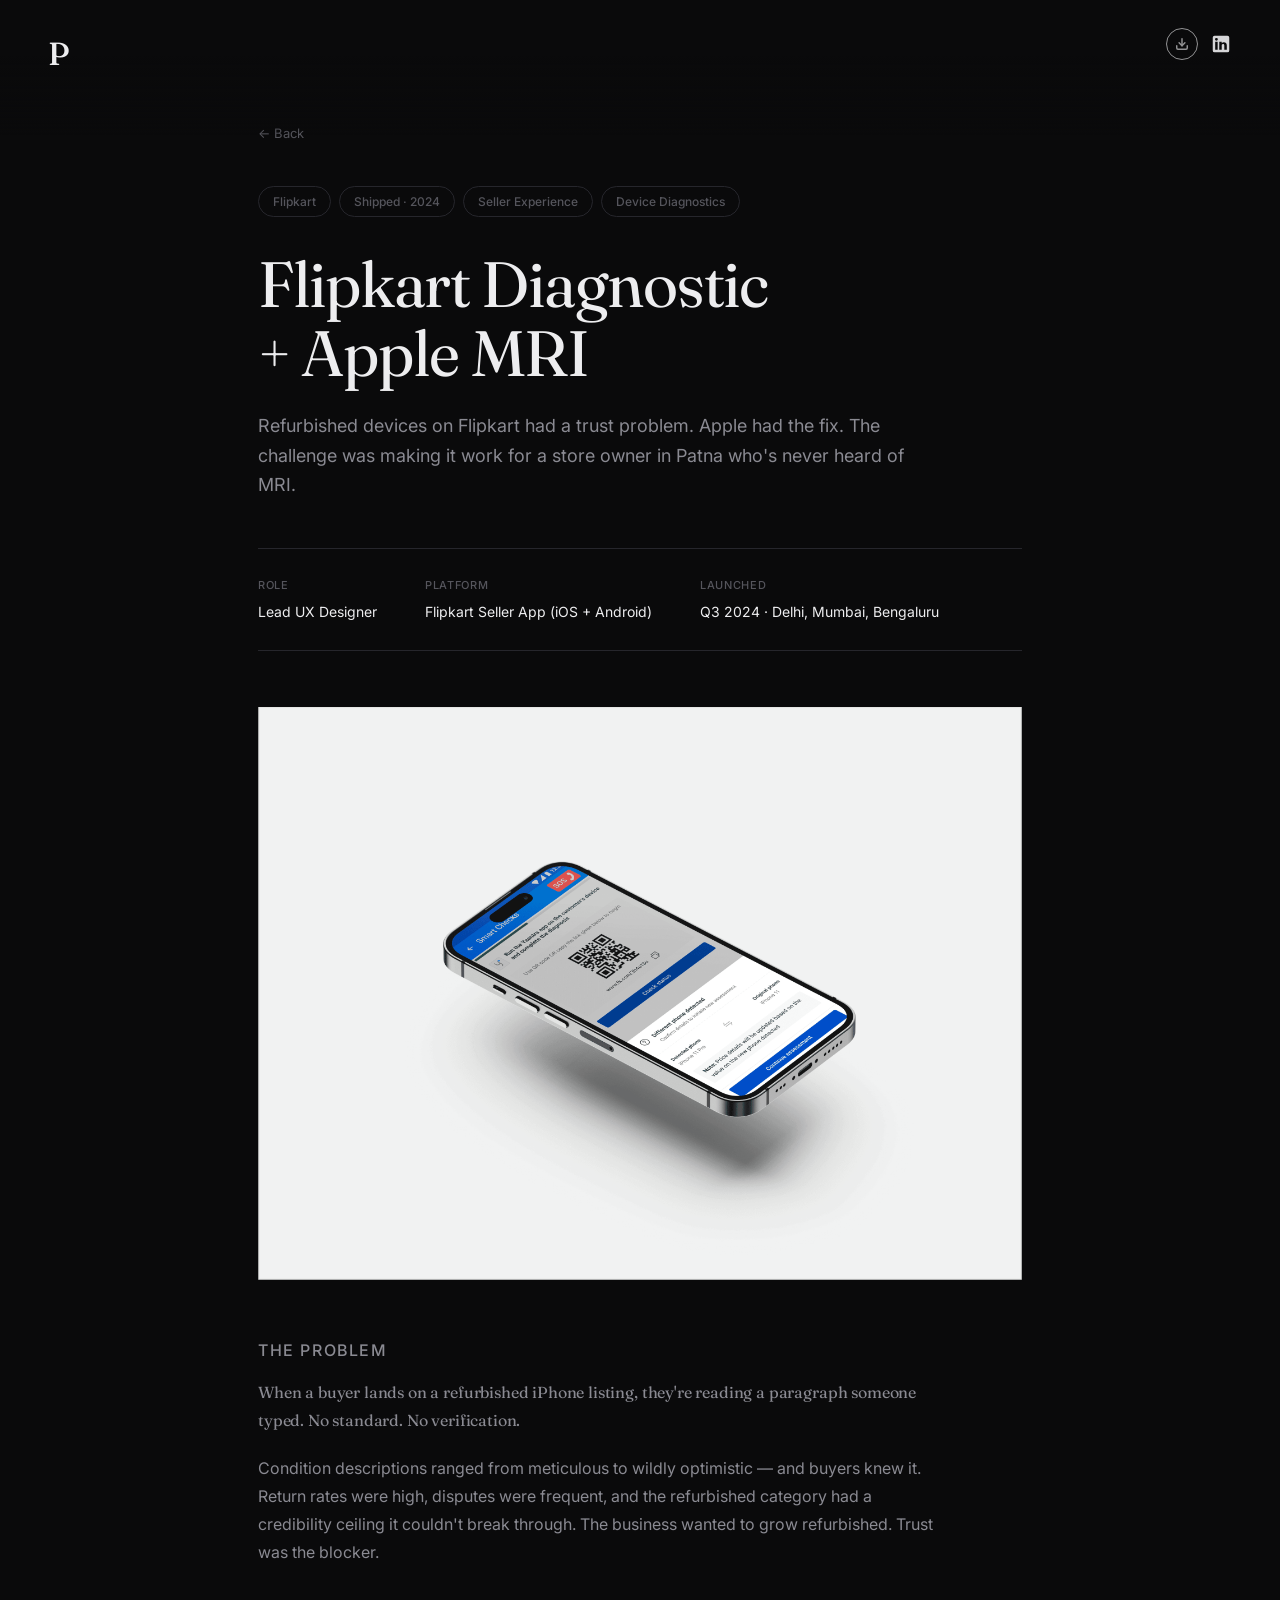
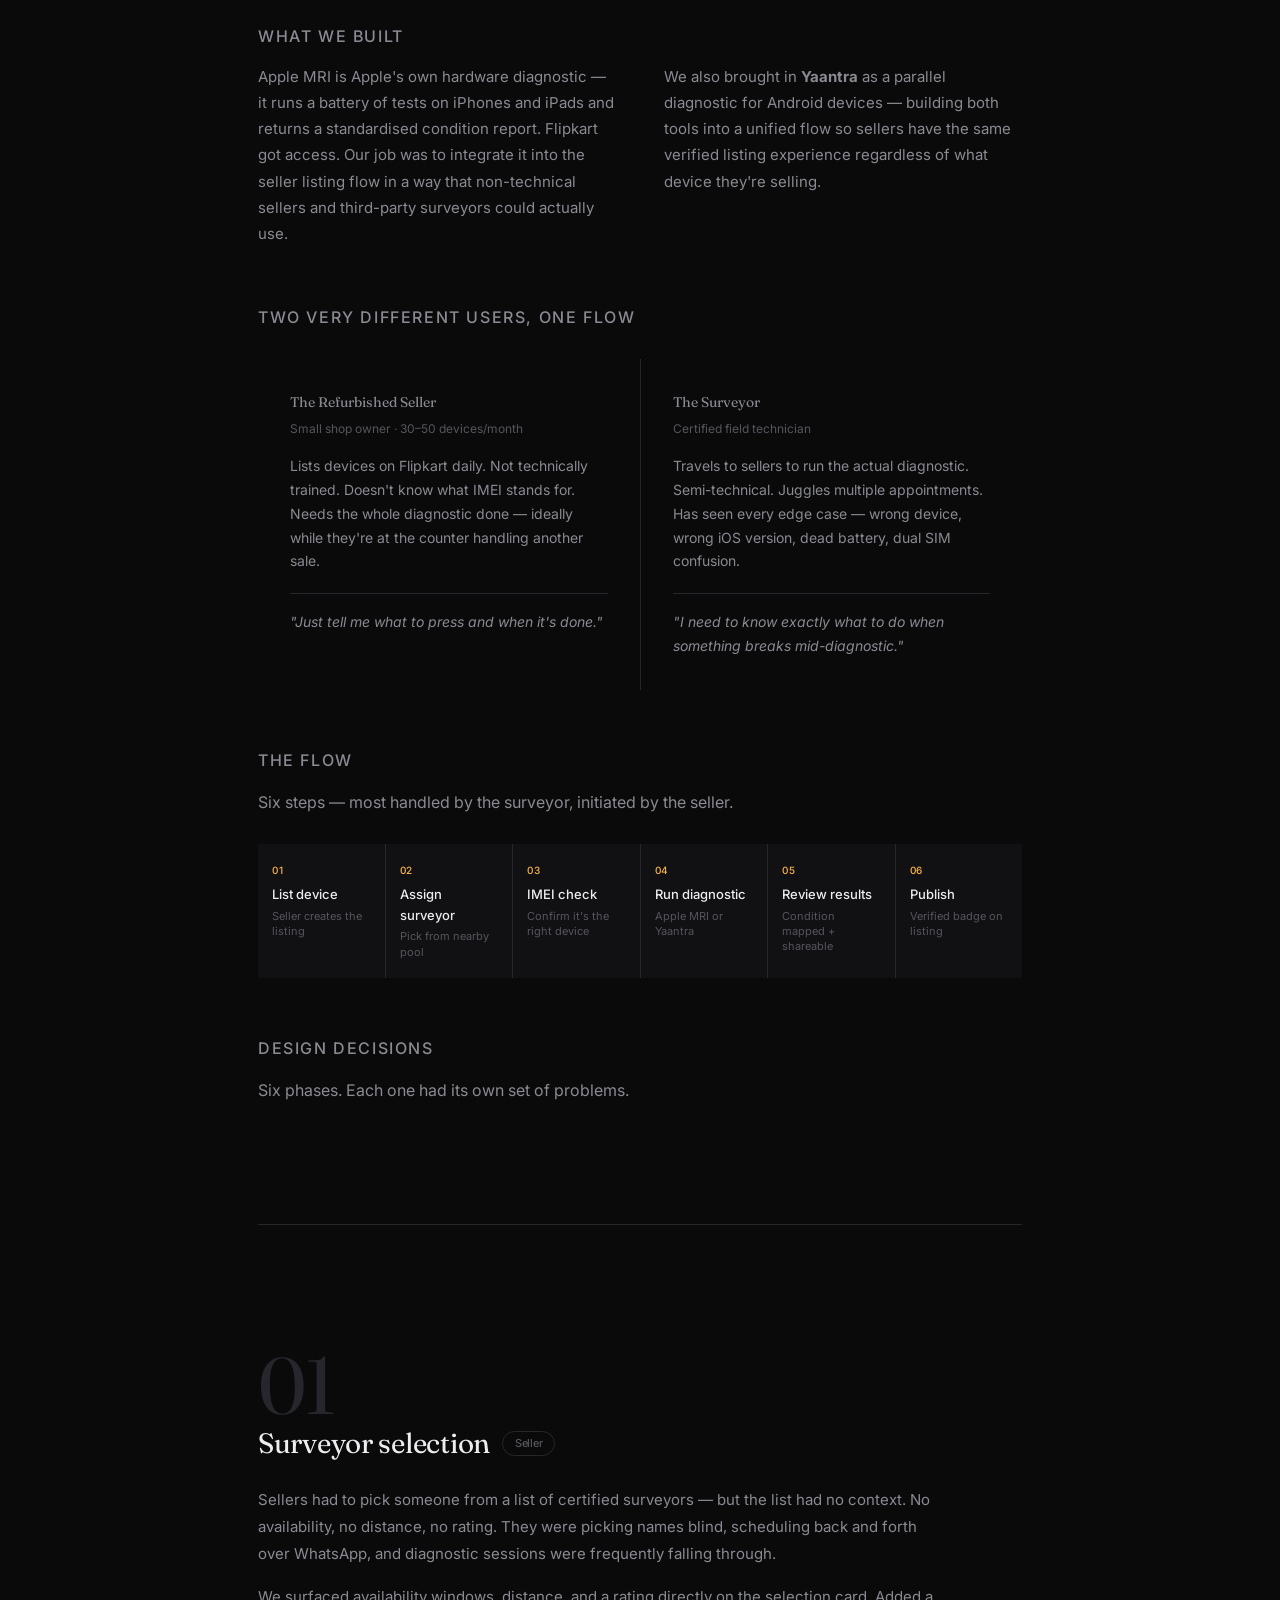
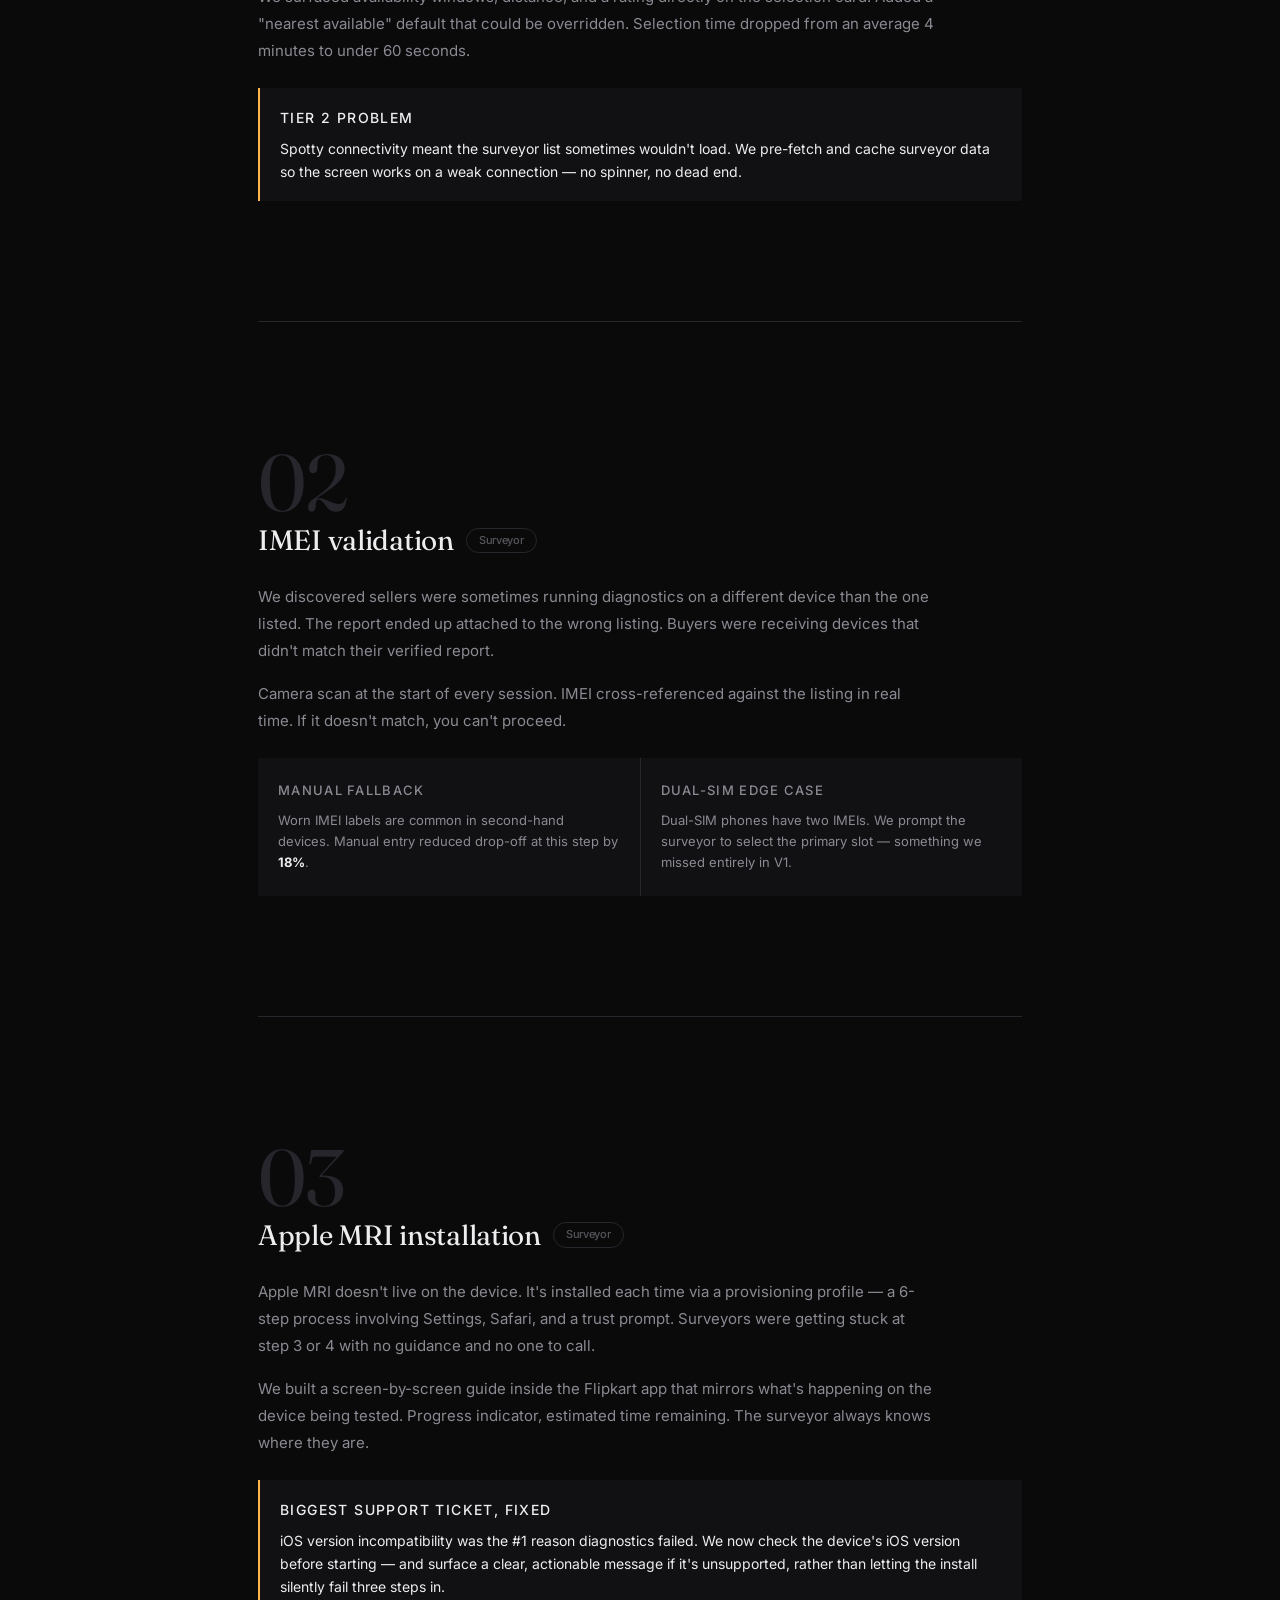
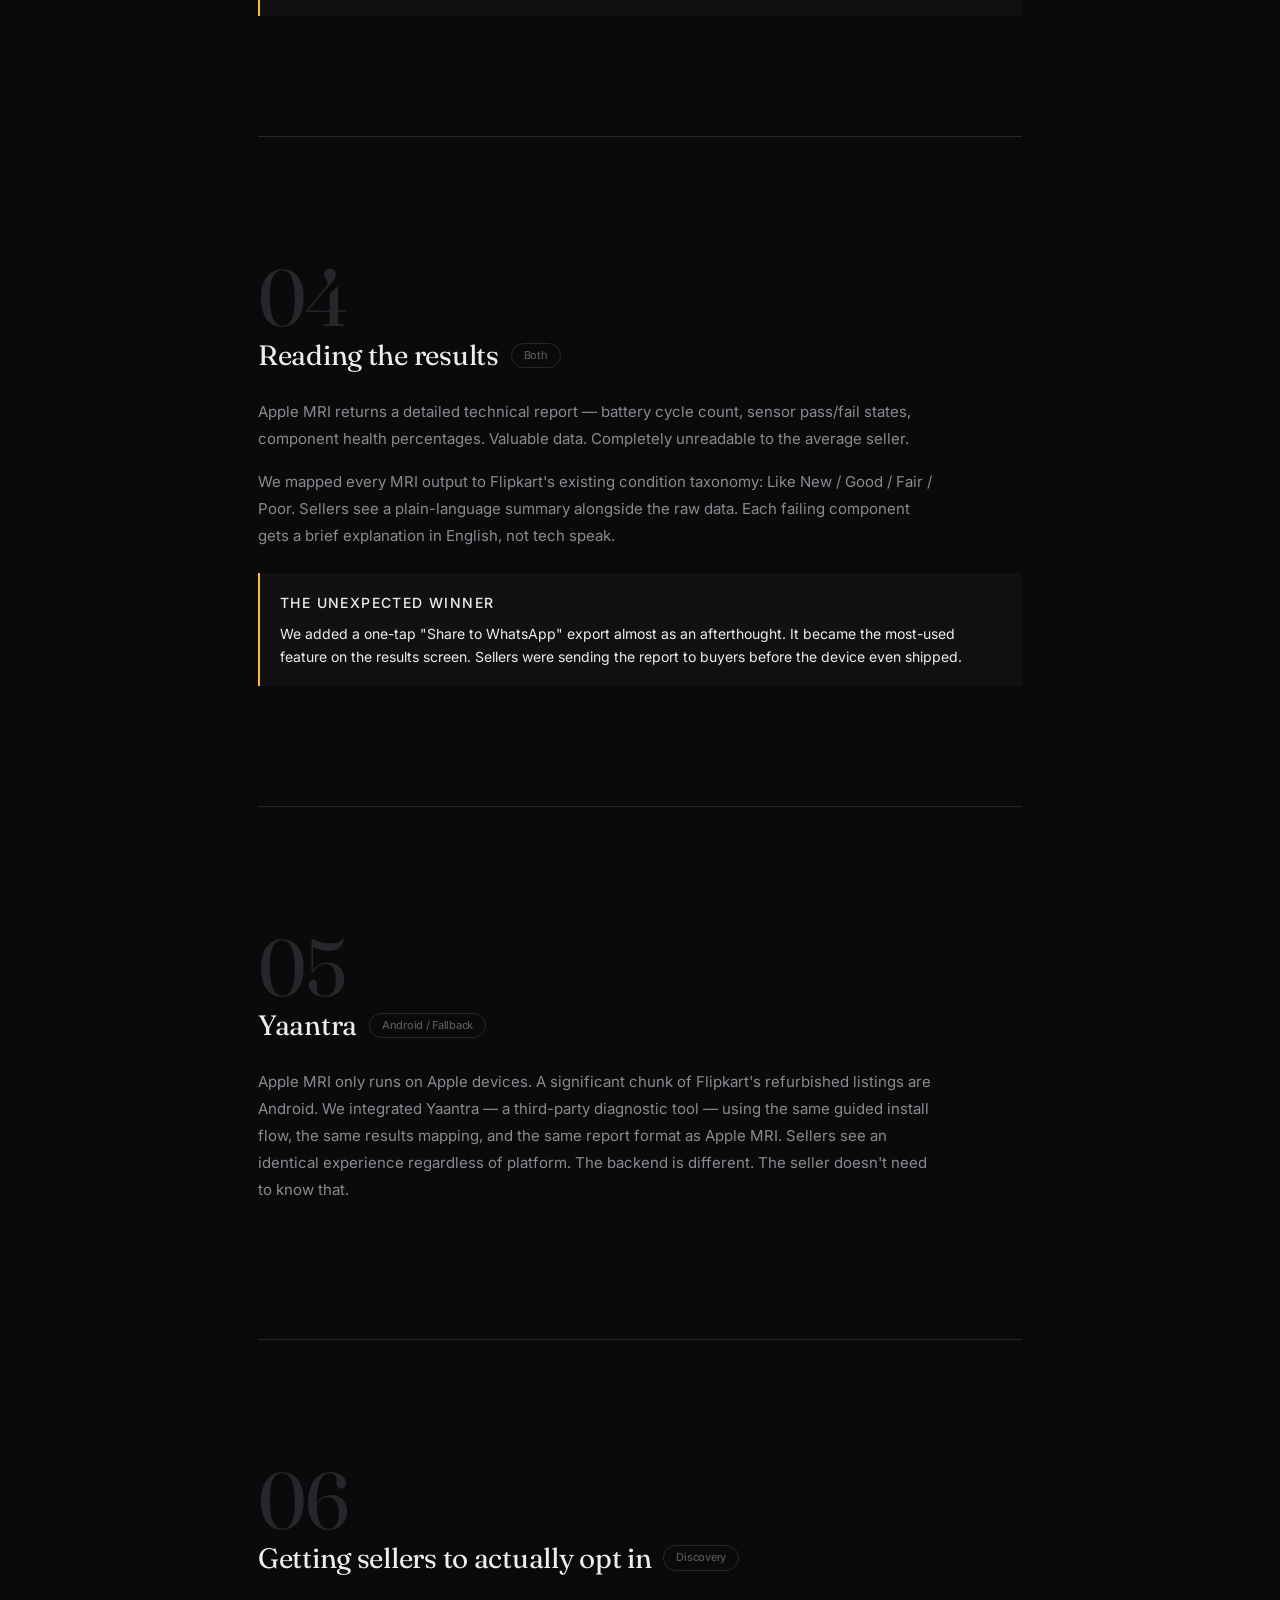
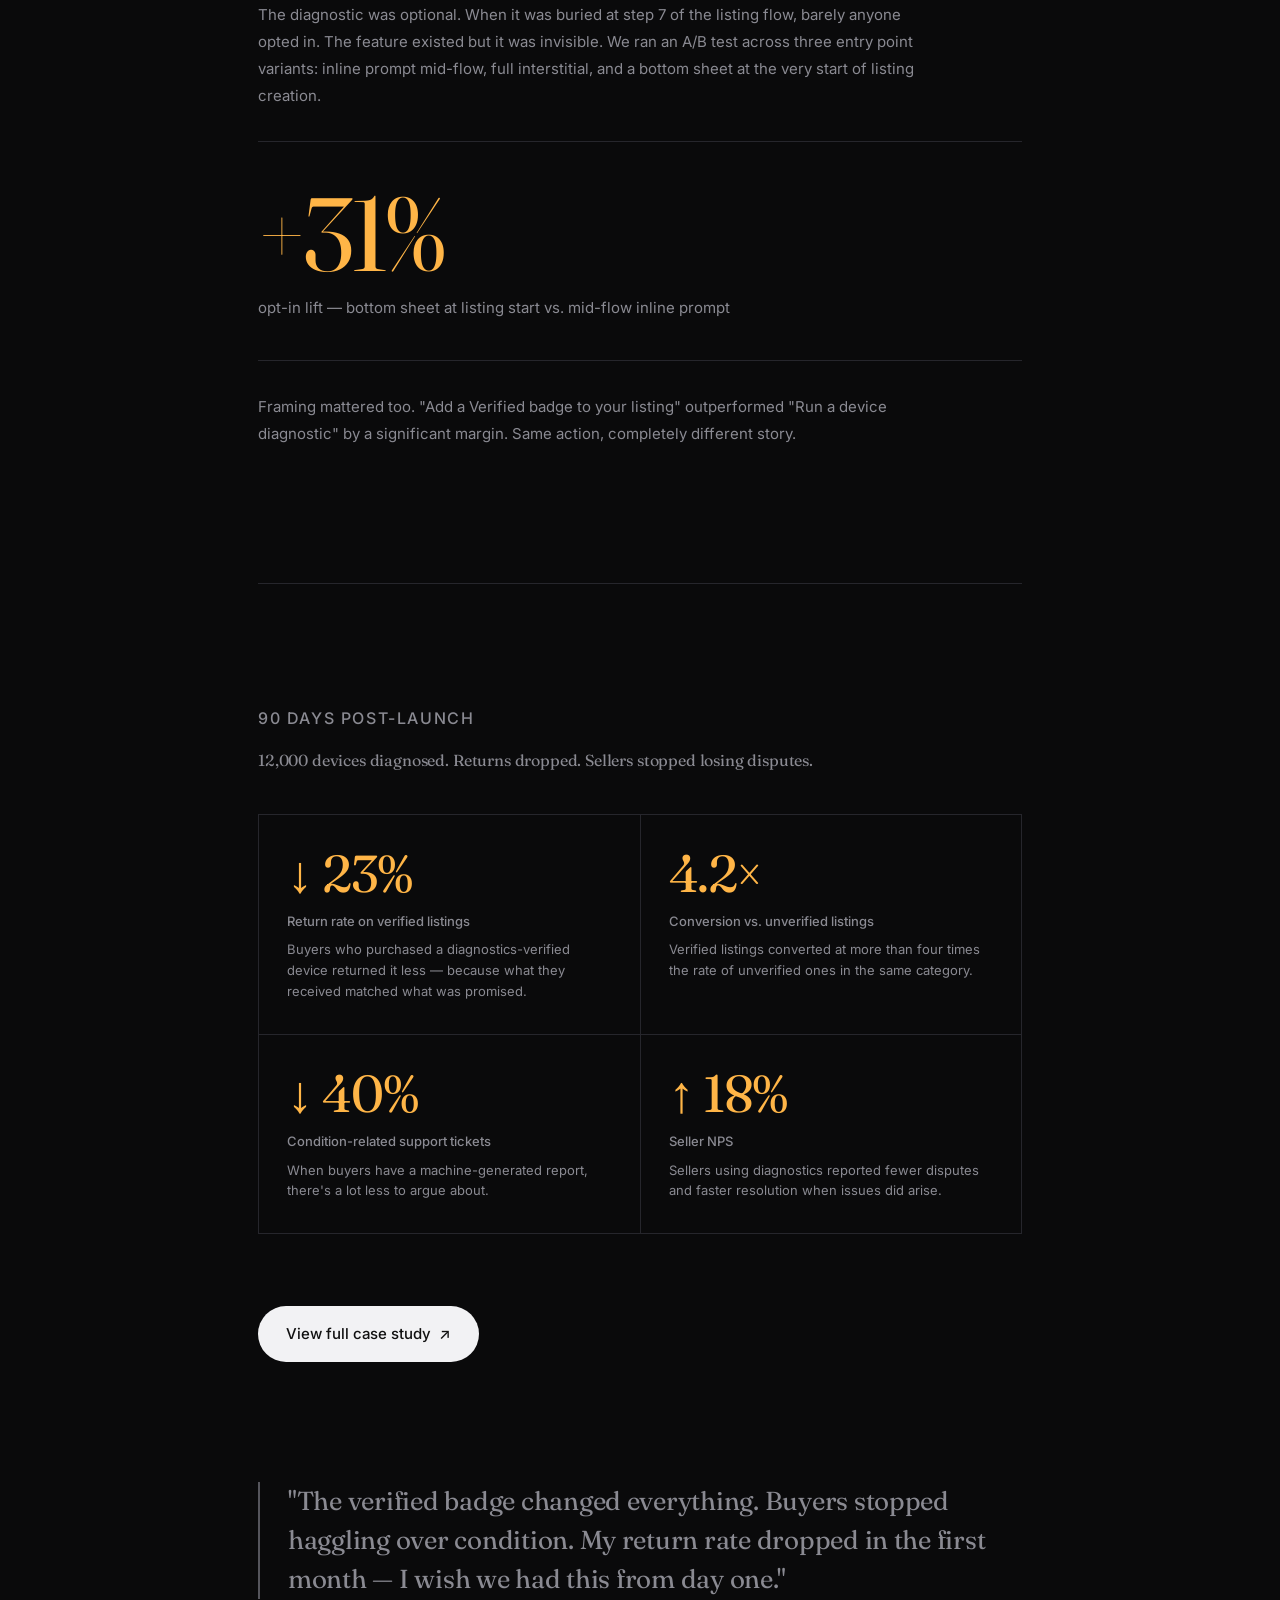
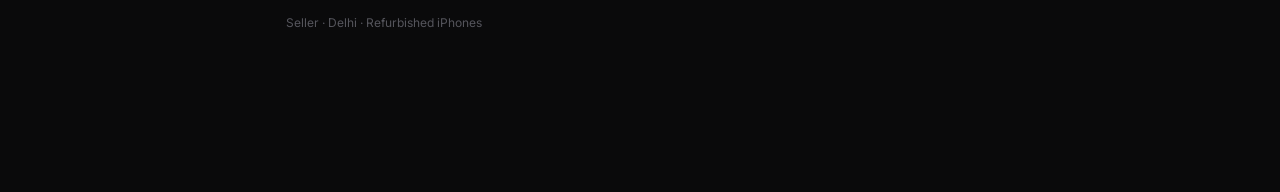
==== commit 17143fe9: "Remove gate div from all work pages — middleware handles auth now Co-Authored-By: Claude Sonnet 4.6 " ====
--- a/Portfolio/v0.9/work/apple-mri.html
+++ b/Portfolio/v0.9/work/apple-mri.html
@@ -312,19 +312,6 @@
 </head>
 <body>
 
-  <div id="gate">
-    <div class="gate-card">
-      <img class="gate-dog" src="../images/doggo.jpg" alt="Loki">
-      <p class="gate-label">psst —</p>
-      <h2 class="gate-heading">what's the magic word?</h2>
-      <div class="gate-input-wrap">
-        <input id="gate-input" type="password" placeholder="type it..." autocomplete="off" autofocus>
-        <button id="gate-btn" aria-label="Enter">→</button>
-      </div>
-      <p class="gate-hint" id="gate-hint"></p>
-    </div>
-  </div>
-
   <header class="nav">
     <a href="../index.html" class="logo">P</a>
     <div class="nav-right">
--- a/Portfolio/v0.9/styles.css
+++ b/Portfolio/v0.9/styles.css
@@ -50,33 +50,43 @@
 .nav-resume {
   display: inline-flex;
   align-items: center;
+  justify-content: center;
   gap: 0;
   overflow: hidden;
+  min-width: 32px;
   max-width: 32px;
   height: 32px;
-  border: 1px solid var(--pill-border);
+  border: 1px solid var(--text); opacity: 0.6;
   border-radius: 999px;
-  color: var(--text-faint);
+  color: var(--text);
   font-size: 12px;
   font-weight: 500;
-  padding: 0 9px;
+  padding: 0;
   white-space: nowrap;
-  transition: max-width 0.3s cubic-bezier(0.2,0.8,0.2,1), color 0.2s, border-color 0.2s, padding 0.3s, gap 0.3s;
+  opacity: 0.6;
+  transition: max-width 0.3s cubic-bezier(0.2,0.8,0.2,1), color 0.2s, border-color 0.2s, padding 0.3s, gap 0.3s, opacity 0.2s;
   font-family: 'Inter', sans-serif;
 }
 .nav-resume:hover {
   max-width: 160px;
+  opacity: 1;
   color: var(--text);
   border-color: var(--text-faint);
   gap: 7px;
   padding: 0 14px;
+  justify-content: flex-start;
 }
 .nav-resume-text {
+  max-width: 0;
+  overflow: hidden;
   opacity: 0;
-  transition: opacity 0.15s 0.12s;
+  transition: opacity 0.15s 0.12s, max-width 0.3s cubic-bezier(0.2,0.8,0.2,1);
   letter-spacing: 0.01em;
 }
-.nav-resume:hover .nav-resume-text { opacity: 1; }
+.nav-resume:hover .nav-resume-text {
+  max-width: 120px;
+  opacity: 1;
+}
 
 .logo {
   font-family: 'Fraunces', serif;
